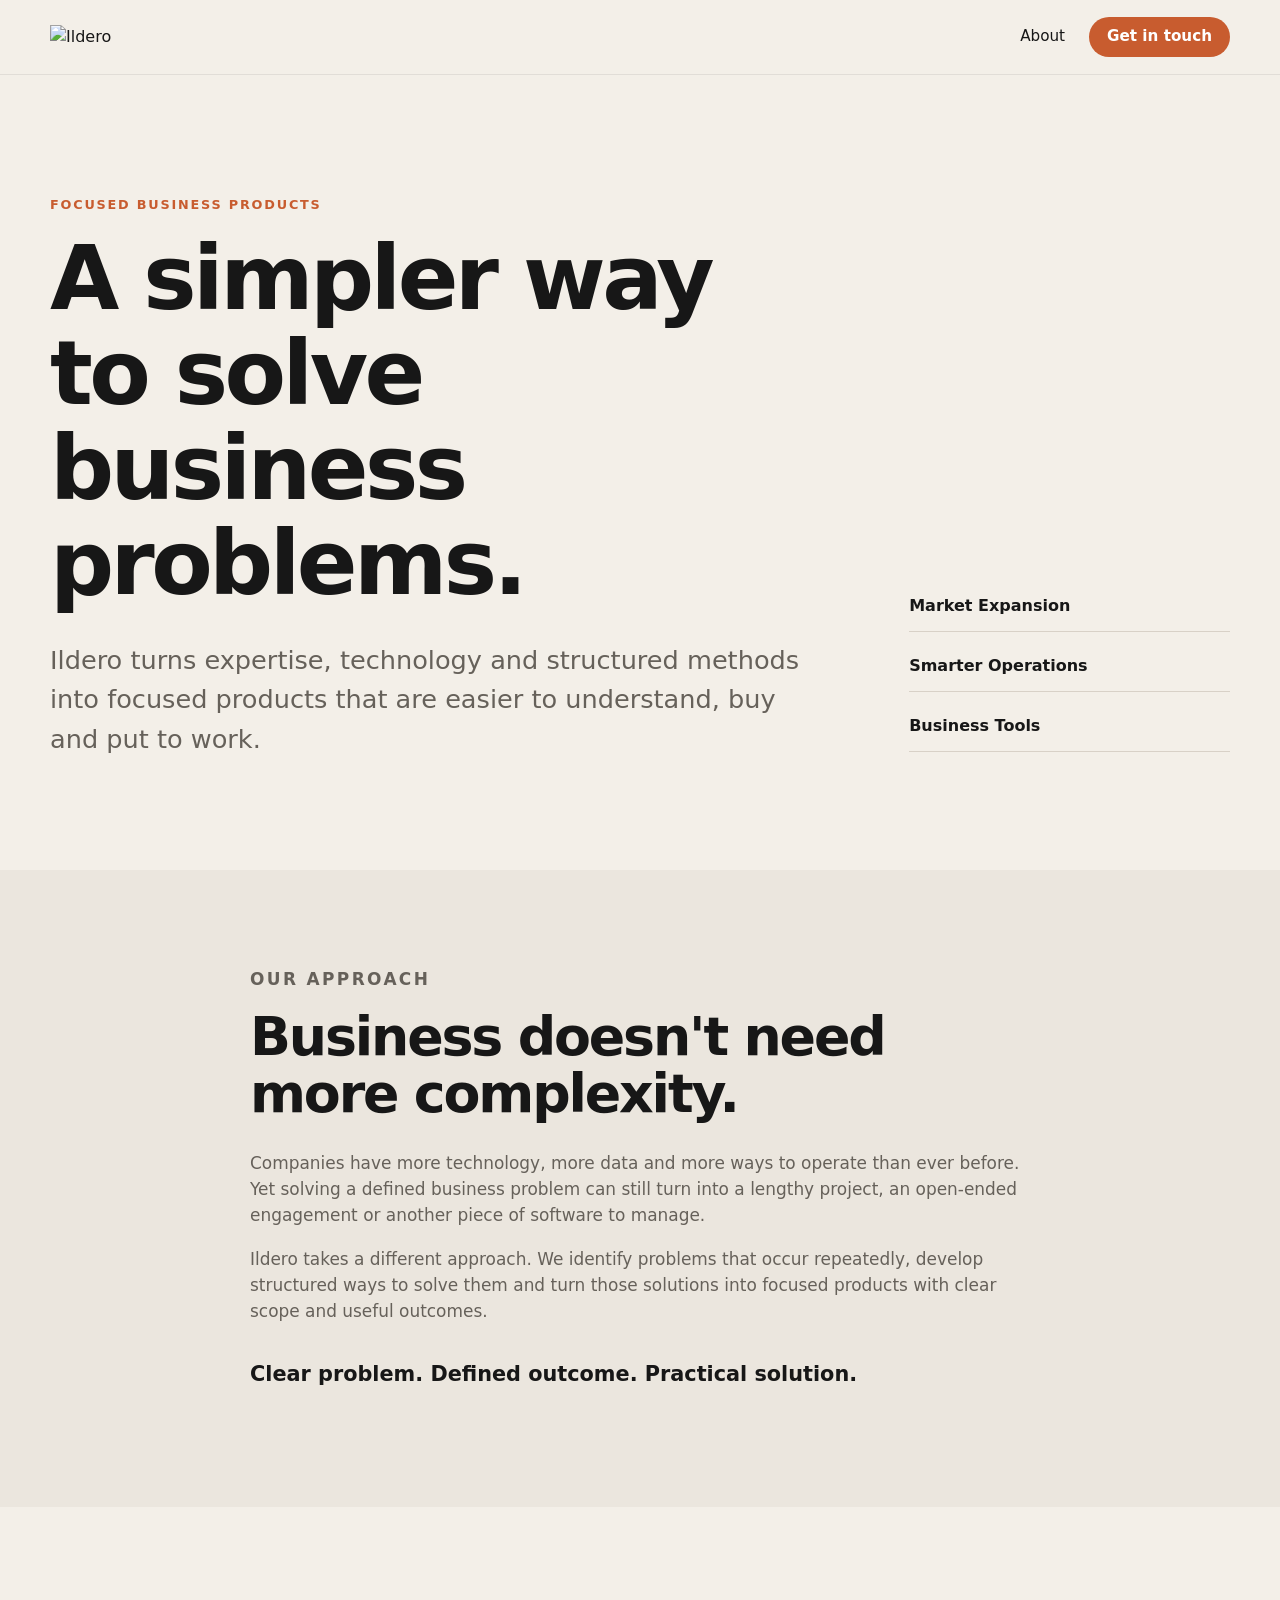
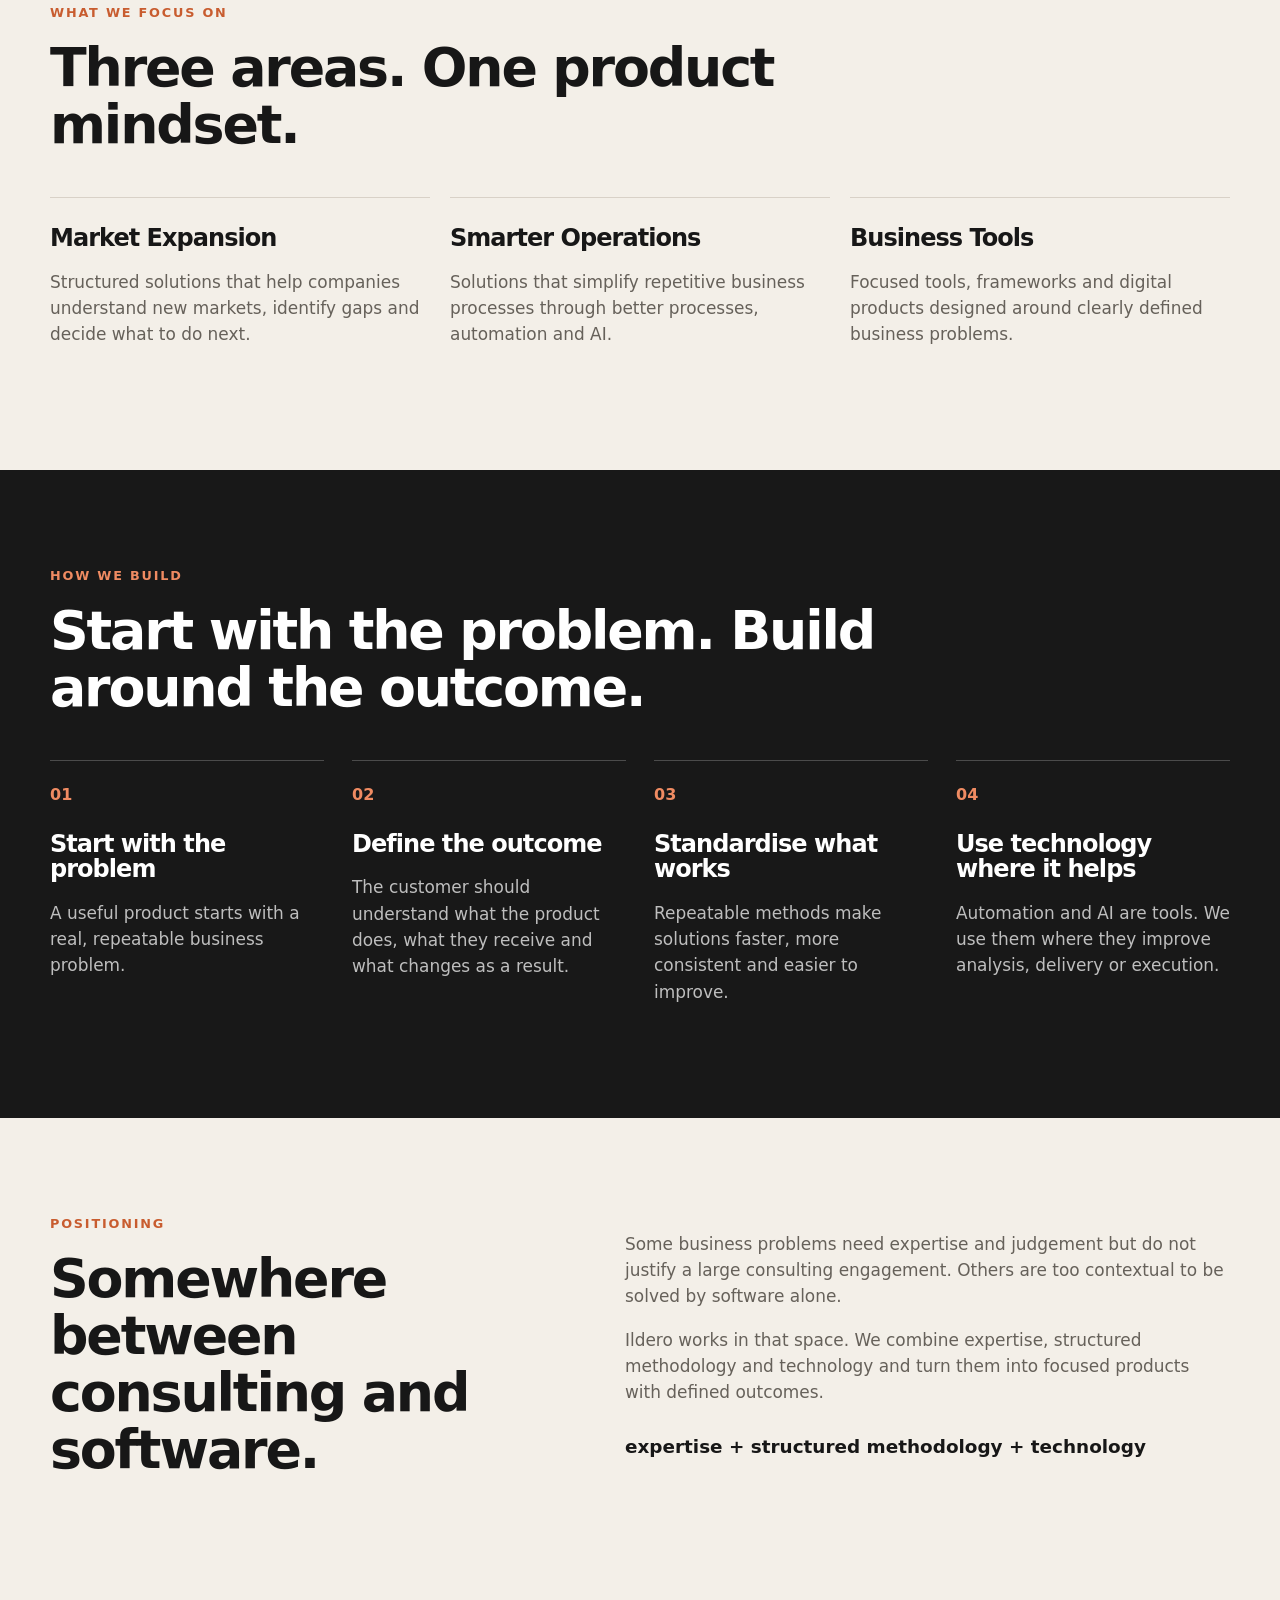
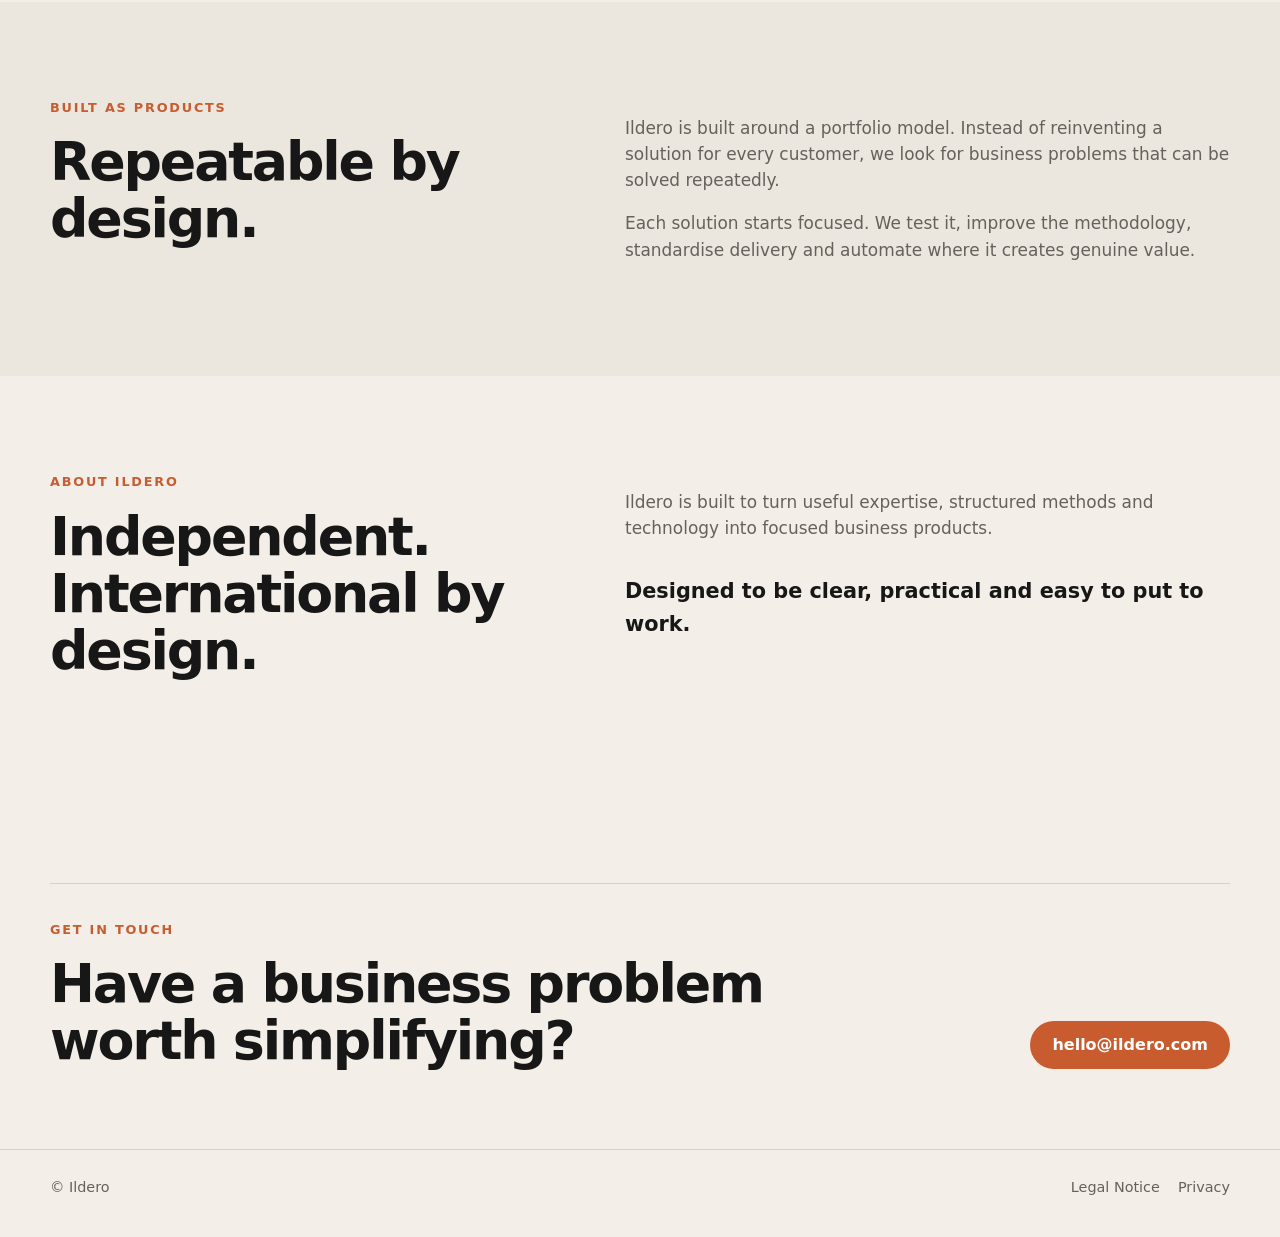
==== public/index.html @ 028712eb "Apply Ildero brand system to homepage structure" ====
<!doctype html>
<html lang="en">
<head>
  <meta charset="utf-8">
  <meta name="viewport" content="width=device-width, initial-scale=1">
  <title>Ildero — A simpler way to solve business problems</title>
  <meta name="description" content="Ildero turns expertise, technology and structured methods into focused products that are easier to understand, buy and put to work.">
  <link rel="icon" href="/favicon.svg" type="image/svg+xml">
  <link rel="stylesheet" href="/styles.css">
</head>
<body>
  <header class="site-header">
    <div class="container nav-wrap">
      <a class="brand" href="#top" aria-label="Ildero home">
        <img src="/ildero-logo-primary.svg" alt="Ildero" class="brand-logo">
      </a>
      <nav class="nav" aria-label="Primary navigation">
        <a href="#about">About</a>
        <a class="button button-small" href="mailto:hello@ildero.com">Get in touch</a>
      </nav>
    </div>
  </header>

  <main id="top">
    <section class="hero section">
      <div class="container hero-grid">
        <div>
          <p class="eyebrow">Focused business products</p>
          <h1>A simpler way to solve business problems.</h1>
          <p class="lead">Ildero turns expertise, technology and structured methods into focused products that are easier to understand, buy and put to work.</p>
        </div>
        <div class="hero-aside" aria-label="Ildero focus areas">
          <span>Market Expansion</span>
          <span>Smarter Operations</span>
          <span>Business Tools</span>
        </div>
      </div>
    </section>

    <section class="section section-muted">
      <div class="container narrow">
        <p class="eyebrow">Our approach</p>
        <h2>Business doesn't need more complexity.</h2>
        <p>Companies have more technology, more data and more ways to operate than ever before. Yet solving a defined business problem can still turn into a lengthy project, an open-ended engagement or another piece of software to manage.</p>
        <p>Ildero takes a different approach. We identify problems that occur repeatedly, develop structured ways to solve them and turn those solutions into focused products with clear scope and useful outcomes.</p>
        <p class="statement">Clear problem. Defined outcome. Practical solution.</p>
      </div>
    </section>

    <section class="section" id="focus">
      <div class="container">
        <div class="section-head">
          <p class="eyebrow">What we focus on</p>
          <h2>Three areas. One product mindset.</h2>
        </div>
        <div class="card-grid">
          <article class="card"><h3>Market Expansion</h3><p>Structured solutions that help companies understand new markets, identify gaps and decide what to do next.</p></article>
          <article class="card"><h3>Smarter Operations</h3><p>Solutions that simplify repetitive business processes through better processes, automation and AI.</p></article>
          <article class="card"><h3>Business Tools</h3><p>Focused tools, frameworks and digital products designed around clearly defined business problems.</p></article>
        </div>
      </div>
    </section>

    <section class="section section-dark">
      <div class="container">
        <div class="section-head light">
          <p class="eyebrow">How we build</p>
          <h2>Start with the problem. Build around the outcome.</h2>
        </div>
        <div class="steps-grid">
          <div class="step"><span>01</span><h3>Start with the problem</h3><p>A useful product starts with a real, repeatable business problem.</p></div>
          <div class="step"><span>02</span><h3>Define the outcome</h3><p>The customer should understand what the product does, what they receive and what changes as a result.</p></div>
          <div class="step"><span>03</span><h3>Standardise what works</h3><p>Repeatable methods make solutions faster, more consistent and easier to improve.</p></div>
          <div class="step"><span>04</span><h3>Use technology where it helps</h3><p>Automation and AI are tools. We use them where they improve analysis, delivery or execution.</p></div>
        </div>
      </div>
    </section>

    <section class="section">
      <div class="container split-grid">
        <div><p class="eyebrow">Positioning</p><h2>Somewhere between consulting and software.</h2></div>
        <div class="prose">
          <p>Some business problems need expertise and judgement but do not justify a large consulting engagement. Others are too contextual to be solved by software alone.</p>
          <p>Ildero works in that space. We combine expertise, structured methodology and technology and turn them into focused products with defined outcomes.</p>
          <p class="formula">expertise + structured methodology + technology</p>
        </div>
      </div>
    </section>

    <section class="section section-muted">
      <div class="container split-grid">
        <div><p class="eyebrow">Built as products</p><h2>Repeatable by design.</h2></div>
        <div class="prose">
          <p>Ildero is built around a portfolio model. Instead of reinventing a solution for every customer, we look for business problems that can be solved repeatedly.</p>
          <p>Each solution starts focused. We test it, improve the methodology, standardise delivery and automate where it creates genuine value.</p>
        </div>
      </div>
    </section>

    <section class="section" id="about">
      <div class="container split-grid">
        <div><p class="eyebrow">About Ildero</p><h2>Independent. International by design.</h2></div>
        <div class="prose">
          <p>Ildero is built to turn useful expertise, structured methods and technology into focused business products.</p>
          <p class="statement">Designed to be clear, practical and easy to put to work.</p>
        </div>
      </div>
    </section>

    <section class="section cta-section">
      <div class="container cta-wrap">
        <div><p class="eyebrow">Get in touch</p><h2>Have a business problem worth simplifying?</h2></div>
        <a class="button" href="mailto:hello@ildero.com">hello@ildero.com</a>
      </div>
    </section>
  </main>

  <footer class="site-footer">
    <div class="container footer-wrap">
      <span>© Ildero</span>
      <div class="footer-links"><a href="/legal/">Legal Notice</a><a href="/privacy/">Privacy</a></div>
    </div>
  </footer>
</body>
</html>
---- styles.css ----
:root {
  --bg: #f3efe8;
  --surface: #ebe6de;
  --text: #171717;
  --muted: #66615a;
  --line: #d8d1c7;
  --accent: #c85c2f;
  --dark: #181818;
  --white: #fff;
  --max: 1180px;
}

* { box-sizing: border-box; }
html { scroll-behavior: smooth; }
body {
  margin: 0;
  font-family: Inter, ui-sans-serif, system-ui, -apple-system, BlinkMacSystemFont, "Segoe UI", sans-serif;
  color: var(--text);
  background: var(--bg);
  line-height: 1.55;
  -webkit-font-smoothing: antialiased;
}

a { color: inherit; text-decoration: none; }
.container { width: min(calc(100% - 40px), var(--max)); margin: 0 auto; }
.narrow { max-width: 780px; }
.section { padding: 96px 0; }
.section-muted { background: var(--surface); }
.section-dark { background: var(--dark); color: var(--white); }

.site-header {
  position: sticky;
  top: 0;
  z-index: 20;
  background: color-mix(in srgb, var(--bg) 90%, transparent);
  backdrop-filter: blur(12px);
  border-bottom: 1px solid rgba(23,23,23,.08);
}
.nav-wrap { min-height: 74px; display: flex; align-items: center; justify-content: space-between; gap: 20px; }
.wordmark { font-weight: 800; font-size: 1.5rem; letter-spacing: -0.04em; }
.nav { display: flex; align-items: center; gap: 24px; font-size: .95rem; }

.button {
  display: inline-flex;
  align-items: center;
  justify-content: center;
  min-height: 48px;
  padding: 0 22px;
  background: var(--accent);
  color: #fff;
  border-radius: 999px;
  font-weight: 700;
  transition: transform .15s ease, opacity .15s ease;
}
.button:hover { transform: translateY(-1px); opacity: .94; }
.button-small { min-height: 40px; padding: 0 18px; }

.hero { padding-top: 120px; padding-bottom: 110px; }
.hero-grid { display: grid; grid-template-columns: minmax(0, 1.7fr) minmax(260px, .7fr); gap: 80px; align-items: end; }
.eyebrow { margin: 0 0 16px; font-size: .8rem; text-transform: uppercase; letter-spacing: .14em; font-weight: 800; color: var(--accent); }
h1, h2, h3 { margin-top: 0; line-height: 1.06; letter-spacing: -0.04em; }
h1 { font-size: clamp(3.2rem, 7vw, 6.8rem); max-width: 980px; margin-bottom: 30px; }
h2 { font-size: clamp(2.25rem, 4.2vw, 4.25rem); max-width: 900px; margin-bottom: 28px; }
h3 { font-size: 1.5rem; margin-bottom: 14px; }
.lead { max-width: 790px; font-size: clamp(1.2rem, 2vw, 1.6rem); color: var(--muted); margin: 0; }
.hero-aside { display: grid; gap: 10px; padding-bottom: 8px; font-weight: 700; }
.hero-aside span { padding: 12px 0; border-bottom: 1px solid var(--line); }

.section-head { margin-bottom: 44px; }
.section-head.light .eyebrow { color: #ef8b62; }
.card-grid { display: grid; grid-template-columns: repeat(3, 1fr); gap: 20px; }
.card { border-top: 1px solid var(--line); padding: 28px 0 10px; }
.card p, .prose p, .narrow p, .step p { color: var(--muted); font-size: 1.06rem; }
.statement { font-size: 1.3rem !important; font-weight: 700; color: var(--text) !important; margin-top: 34px; }

.steps-grid { display: grid; grid-template-columns: repeat(4, 1fr); gap: 28px; }
.step { border-top: 1px solid rgba(255,255,255,.22); padding-top: 22px; }
.step span { display: block; color: #ef8b62; margin-bottom: 24px; font-weight: 700; }
.step p { color: #bebebe; }

.split-grid { display: grid; grid-template-columns: .9fr 1.1fr; gap: 80px; align-items: start; }
.prose { max-width: 720px; }
.formula { margin-top: 28px; font-size: 1.15rem !important; font-weight: 800; color: var(--text) !important; }

.cta-section { padding-top: 80px; padding-bottom: 80px; }
.cta-wrap { border-top: 1px solid var(--line); padding-top: 36px; display: flex; align-items: end; justify-content: space-between; gap: 30px; }
.cta-wrap h2 { margin-bottom: 0; max-width: 760px; }

.site-footer { border-top: 1px solid var(--line); padding: 26px 0 38px; font-size: .9rem; color: var(--muted); }
.footer-wrap { display: flex; justify-content: space-between; gap: 20px; }
.footer-links { display: flex; gap: 18px; }

@media (max-width: 900px) {
  .hero-grid, .split-grid { grid-template-columns: 1fr; gap: 40px; }
  .card-grid { grid-template-columns: 1fr; }
  .steps-grid { grid-template-columns: repeat(2, 1fr); }
  .hero { padding-top: 90px; }
}

@media (max-width: 620px) {
  .container { width: min(calc(100% - 28px), var(--max)); }
  .section { padding: 70px 0; }
  .nav a:not(.button) { display: none; }
  .steps-grid { grid-template-columns: 1fr; }
  .cta-wrap, .footer-wrap { flex-direction: column; align-items: flex-start; }
  h1 { font-size: clamp(2.8rem, 16vw, 4.5rem); }
}
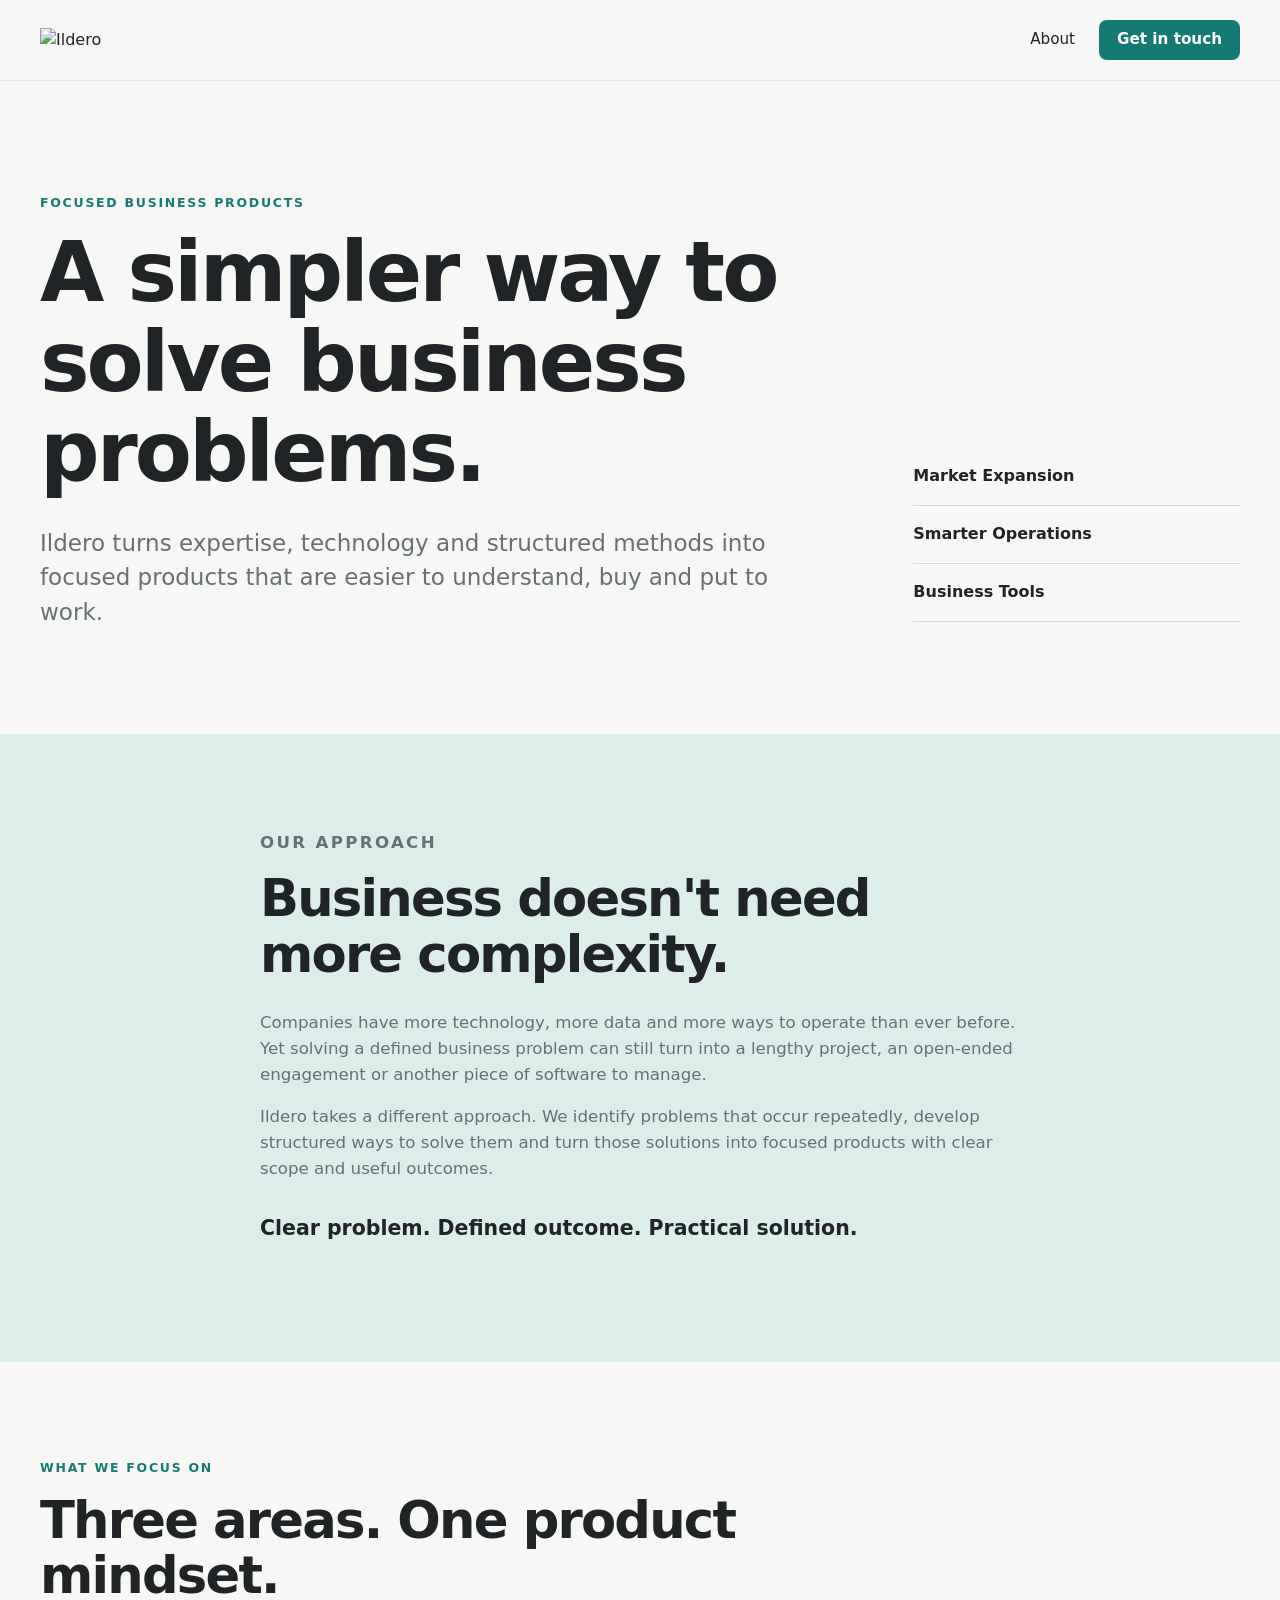
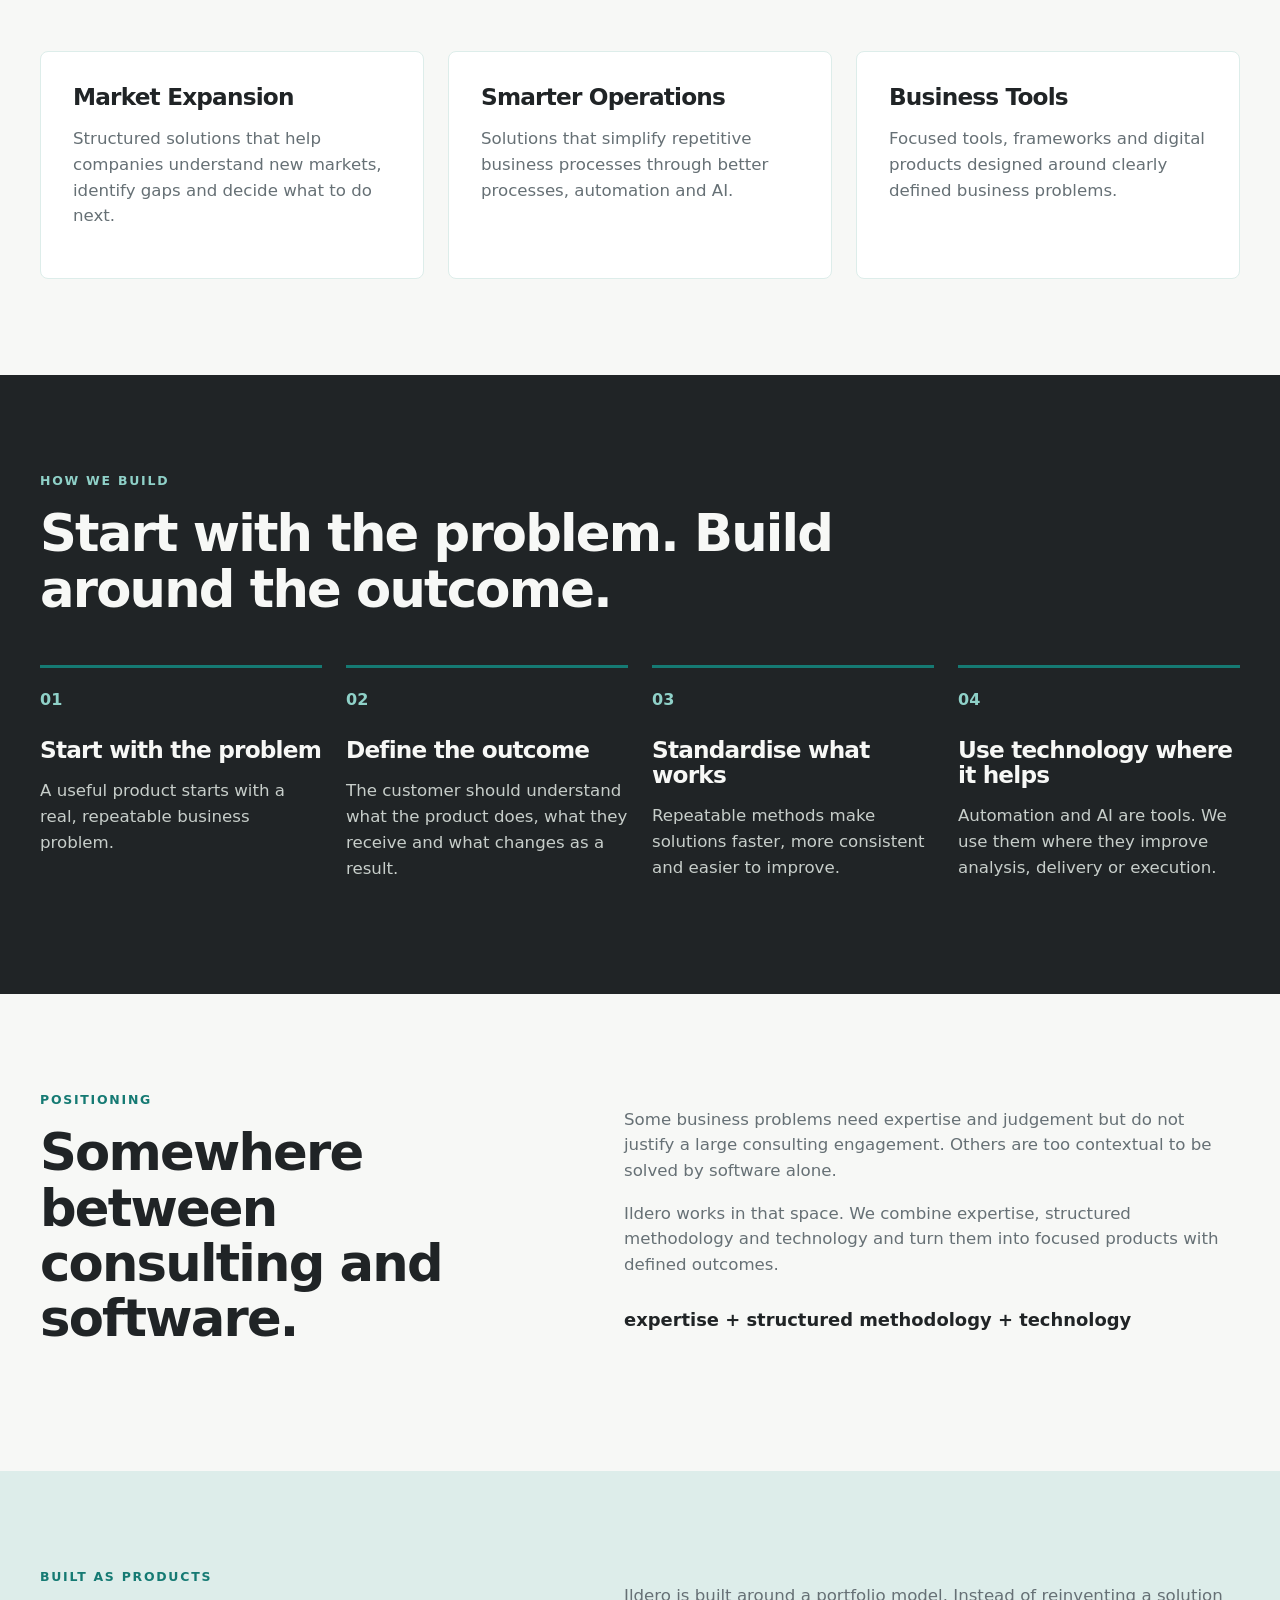
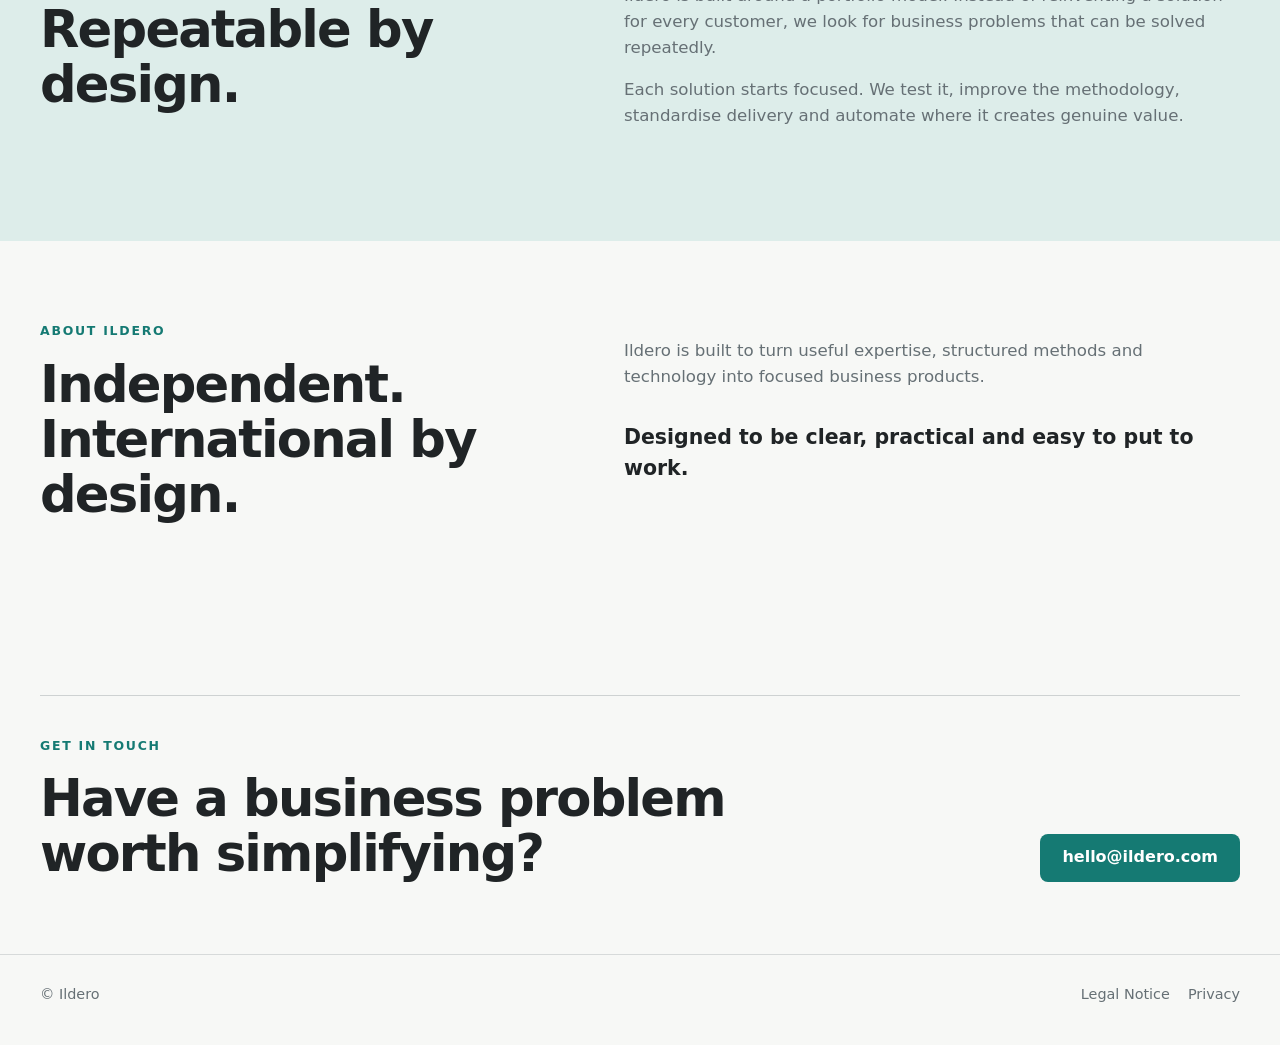
==== commit 287a8cb3: "Confirm branded homepage header asset" ====
--- a/public/index.html
+++ b/public/index.html
@@ -6,14 +6,12 @@
   <title>Ildero — A simpler way to solve business problems</title>
   <meta name="description" content="Ildero turns expertise, technology and structured methods into focused products that are easier to understand, buy and put to work.">
   <link rel="icon" href="/favicon.svg" type="image/svg+xml">
-  <link rel="stylesheet" href="/styles.css">
+  <link rel="stylesheet" href="styles.css">
 </head>
 <body>
   <header class="site-header">
     <div class="container nav-wrap">
-      <a class="brand" href="#top" aria-label="Ildero home">
-        <img src="/ildero-logo-primary.svg" alt="Ildero" class="brand-logo">
-      </a>
+      <a class="brand" href="#top" aria-label="Ildero home"><img class="brand-logo" src="/ildero-logo-primary.svg" alt="Ildero"></a>
       <nav class="nav" aria-label="Primary navigation">
         <a href="#about">About</a>
         <a class="button button-small" href="mailto:hello@ildero.com">Get in touch</a>
--- a/public/styles.css
+++ b/public/styles.css
@@ -0,0 +1,168 @@
+@font-face {
+  font-family: "Manrope";
+  src: url("/fonts/Manrope-VariableFont_wght.woff2") format("woff2");
+  font-style: normal;
+  font-weight: 200 800;
+  font-display: swap;
+}
+
+:root {
+  --bg: #F7F8F6;
+  --surface: #FFFFFF;
+  --surface-soft: #DDEDEA;
+  --text: #202426;
+  --muted: #667075;
+  --line: #DDEDEA;
+  --accent: #157A73;
+  --dark: #202426;
+  --white: #F7F8F6;
+  --max: 1200px;
+  --radius: 8px;
+}
+
+* { box-sizing: border-box; }
+html { scroll-behavior: smooth; }
+body {
+  margin: 0;
+  font-family: Manrope, "Avenir Next", "Segoe UI", ui-sans-serif, system-ui, -apple-system, BlinkMacSystemFont, sans-serif;
+  color: var(--text);
+  background: var(--bg);
+  line-height: 1.55;
+  -webkit-font-smoothing: antialiased;
+}
+
+a { color: inherit; text-decoration: none; }
+.container { width: min(calc(100% - 48px), var(--max)); margin: 0 auto; }
+.narrow { max-width: 760px; }
+.section { padding: 96px 0; }
+.section-muted { background: var(--surface-soft); }
+.section-dark { background: var(--dark); color: var(--white); }
+
+.site-header {
+  position: sticky;
+  top: 0;
+  z-index: 20;
+  background: color-mix(in srgb, var(--bg) 94%, transparent);
+  backdrop-filter: blur(12px);
+  border-bottom: 1px solid rgba(32,36,38,.08);
+}
+.nav-wrap {
+  min-height: 80px;
+  display: flex;
+  align-items: center;
+  justify-content: space-between;
+  gap: 24px;
+}
+.brand { display: inline-flex; align-items: center; }
+.brand-logo { display: block; width: 168px; height: auto; }
+.nav { display: flex; align-items: center; gap: 24px; font-size: .95rem; font-weight: 500; }
+
+.button {
+  display: inline-flex;
+  align-items: center;
+  justify-content: center;
+  min-height: 48px;
+  padding: 0 22px;
+  background: var(--accent);
+  color: #fff;
+  border-radius: 8px;
+  font-weight: 600;
+  transition: transform .15s ease, opacity .15s ease;
+}
+.button:hover { transform: translateY(-1px); opacity: .94; }
+.button-small { min-height: 40px; padding: 0 18px; }
+
+.hero { padding-top: 112px; padding-bottom: 104px; }
+.hero-grid {
+  display: grid;
+  grid-template-columns: minmax(0, 1.7fr) minmax(260px, .7fr);
+  gap: 80px;
+  align-items: end;
+}
+.eyebrow {
+  margin: 0 0 16px;
+  font-size: .78rem;
+  text-transform: uppercase;
+  letter-spacing: .14em;
+  font-weight: 600;
+  color: var(--accent);
+}
+h1, h2, h3 {
+  margin-top: 0;
+  color: var(--text);
+  line-height: 1.08;
+  letter-spacing: -0.035em;
+}
+h1 { font-size: clamp(3.1rem, 6.5vw, 6.25rem); max-width: 980px; margin-bottom: 28px; font-weight: 700; }
+h2 { font-size: clamp(2.15rem, 4vw, 4rem); max-width: 900px; margin-bottom: 28px; font-weight: 600; }
+h3 { font-size: 1.45rem; margin-bottom: 12px; font-weight: 600; }
+.lead { max-width: 760px; font-size: clamp(1.16rem, 1.8vw, 1.48rem); line-height: 1.5; color: var(--muted); margin: 0; }
+.hero-aside { display: grid; gap: 0; padding-bottom: 8px; font-weight: 600; }
+.hero-aside span { padding: 16px 0; border-bottom: 1px solid rgba(102,112,117,.24); }
+
+.section-head { margin-bottom: 48px; }
+.section-head.light h2 { color: var(--white); }
+.section-head.light .eyebrow { color: #8FD1C8; }
+
+.card-grid { display: grid; grid-template-columns: repeat(3, 1fr); gap: 24px; }
+.card {
+  background: var(--surface);
+  border: 1px solid var(--line);
+  border-radius: var(--radius);
+  padding: 32px;
+  min-height: 220px;
+}
+.card p, .prose p, .narrow p, .step p { color: var(--muted); font-size: 1.04rem; }
+.statement { font-size: 1.28rem !important; font-weight: 600; color: var(--text) !important; margin-top: 32px; }
+
+.steps-grid { display: grid; grid-template-columns: repeat(4, 1fr); gap: 24px; }
+.step {
+  border-top: 3px solid var(--accent);
+  padding-top: 20px;
+}
+.step span { display: block; color: #8FD1C8; margin-bottom: 24px; font-weight: 600; }
+.step h3 { color: var(--white); }
+.step p { color: #C7CECA; }
+
+.split-grid { display: grid; grid-template-columns: .9fr 1.1fr; gap: 80px; align-items: start; }
+.prose { max-width: 720px; }
+.formula { margin-top: 28px; font-size: 1.12rem !important; font-weight: 600; color: var(--text) !important; }
+
+#about { padding-top: 80px; padding-bottom: 72px; }
+.cta-section { padding-top: 72px; padding-bottom: 72px; }
+.cta-wrap {
+  border-top: 1px solid rgba(102,112,117,.28);
+  padding-top: 40px;
+  display: flex;
+  align-items: end;
+  justify-content: space-between;
+  gap: 32px;
+}
+.cta-wrap h2 { margin-bottom: 0; max-width: 760px; }
+
+.site-footer {
+  border-top: 1px solid rgba(102,112,117,.22);
+  padding: 28px 0 40px;
+  font-size: .9rem;
+  color: var(--muted);
+}
+.footer-wrap { display: flex; justify-content: space-between; gap: 20px; }
+.footer-links { display: flex; gap: 18px; }
+
+@media (max-width: 900px) {
+  .container { width: min(calc(100% - 40px), var(--max)); }
+  .hero-grid, .split-grid { grid-template-columns: 1fr; gap: 48px; }
+  .card-grid { grid-template-columns: 1fr; }
+  .steps-grid { grid-template-columns: repeat(2, 1fr); }
+  .hero { padding-top: 88px; }
+}
+
+@media (max-width: 620px) {
+  .container { width: min(calc(100% - 40px), var(--max)); }
+  .section { padding: 64px 0; }
+  .brand-logo { width: 142px; }
+  .nav a:not(.button) { display: none; }
+  .steps-grid { grid-template-columns: 1fr; }
+  .cta-wrap, .footer-wrap { flex-direction: column; align-items: flex-start; }
+  h1 { font-size: clamp(2.65rem, 14vw, 4.2rem); }
+}
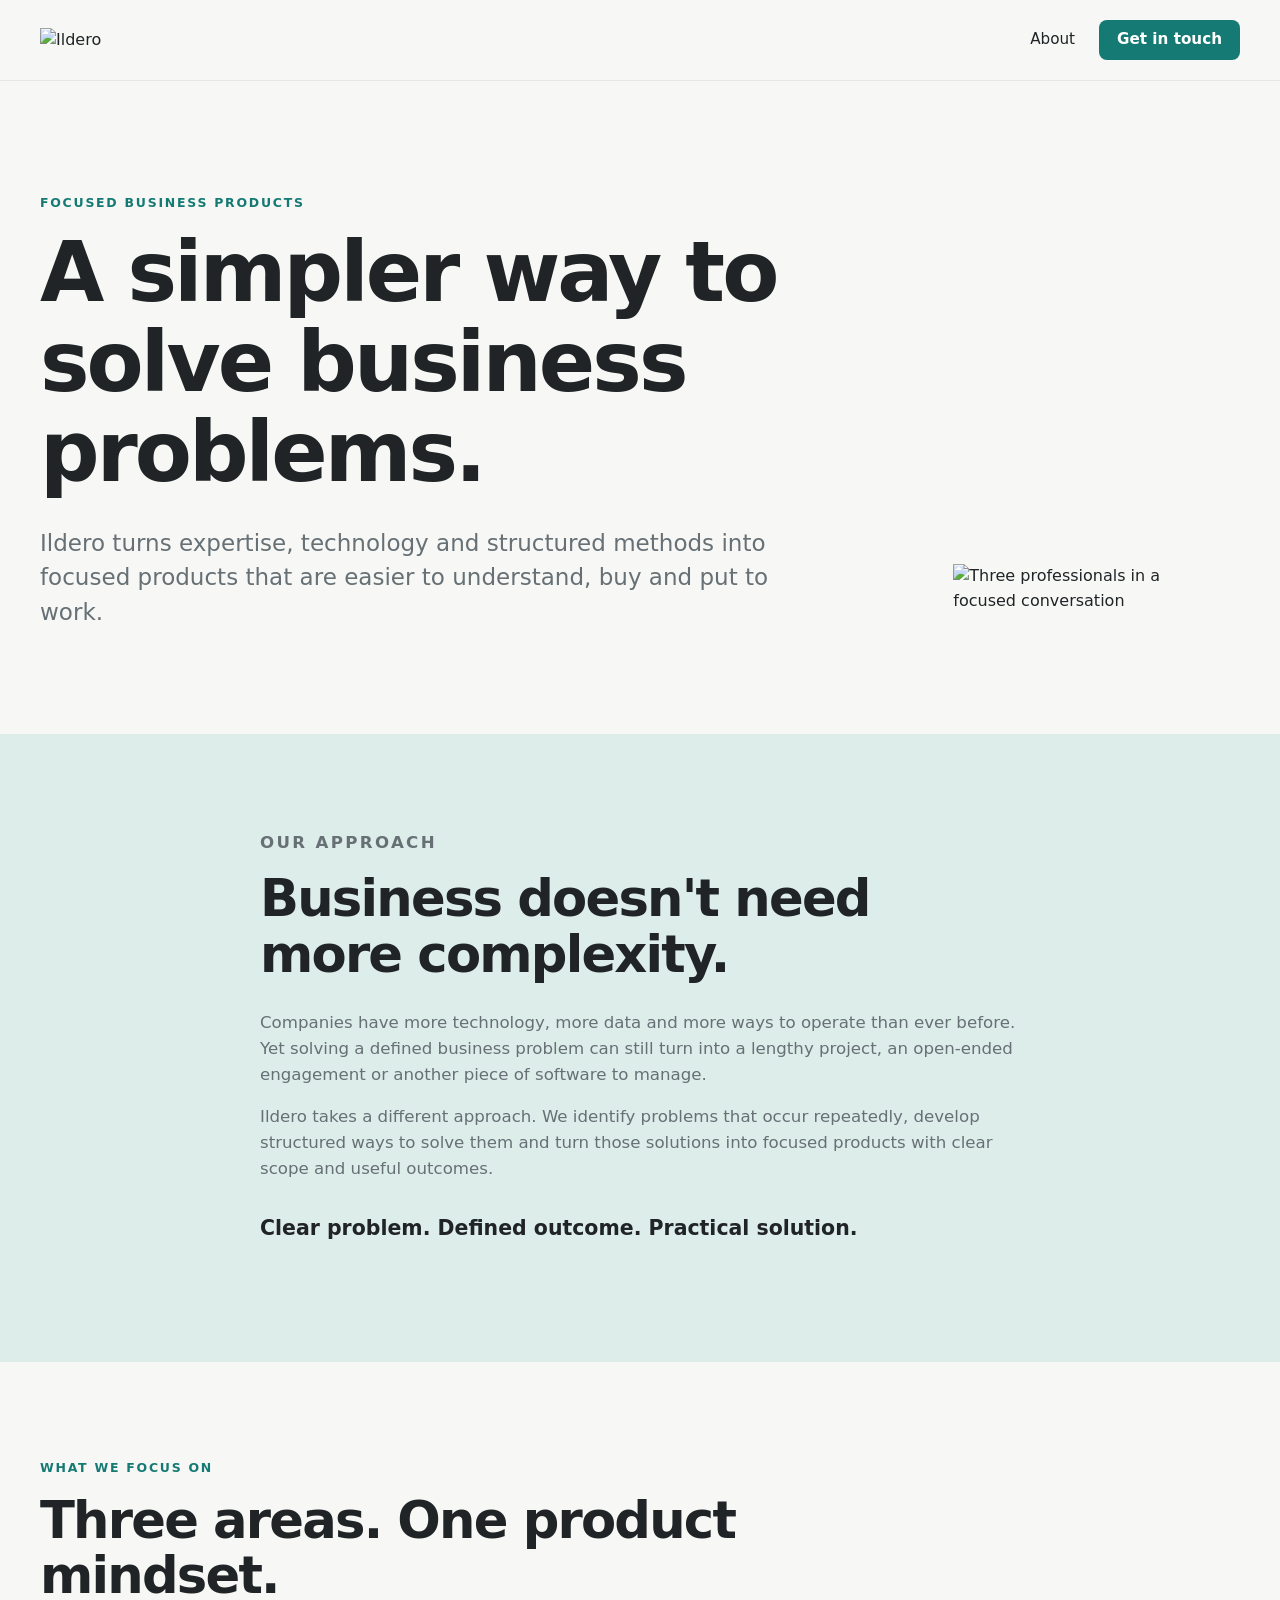
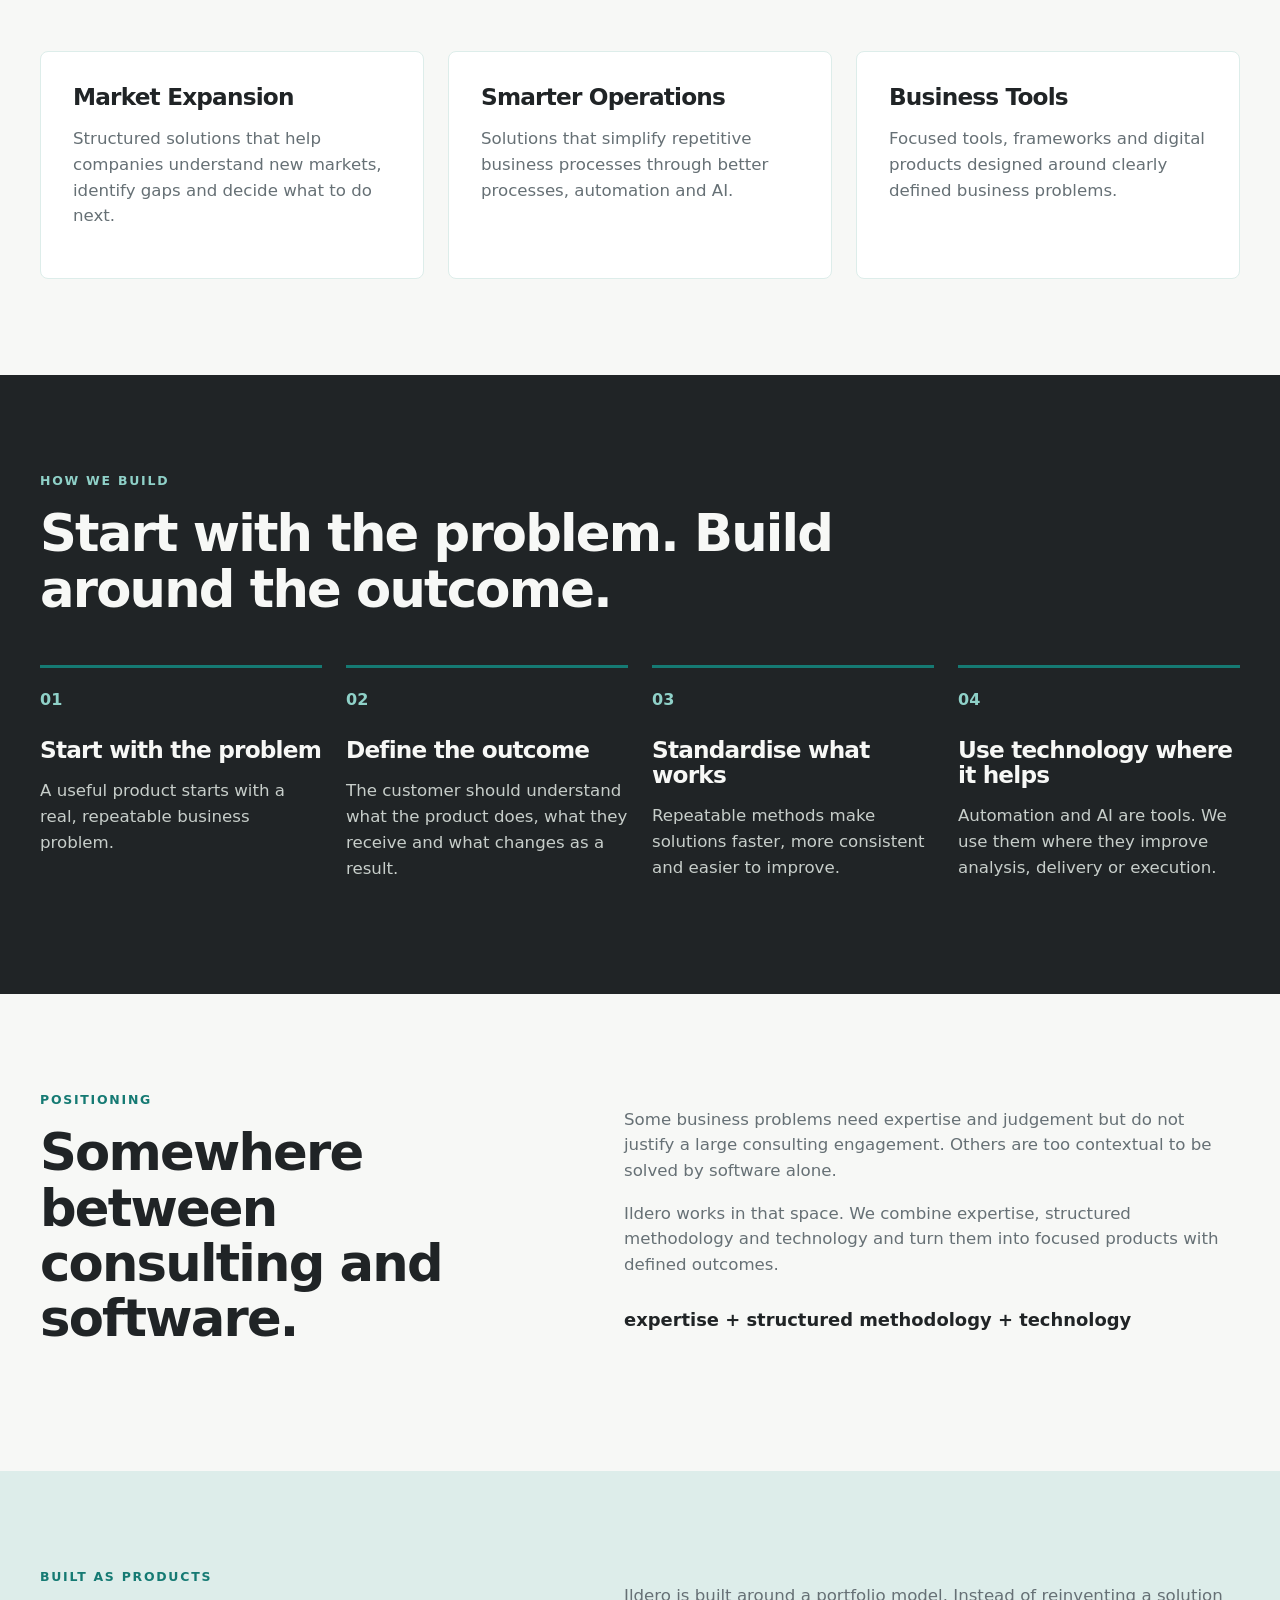
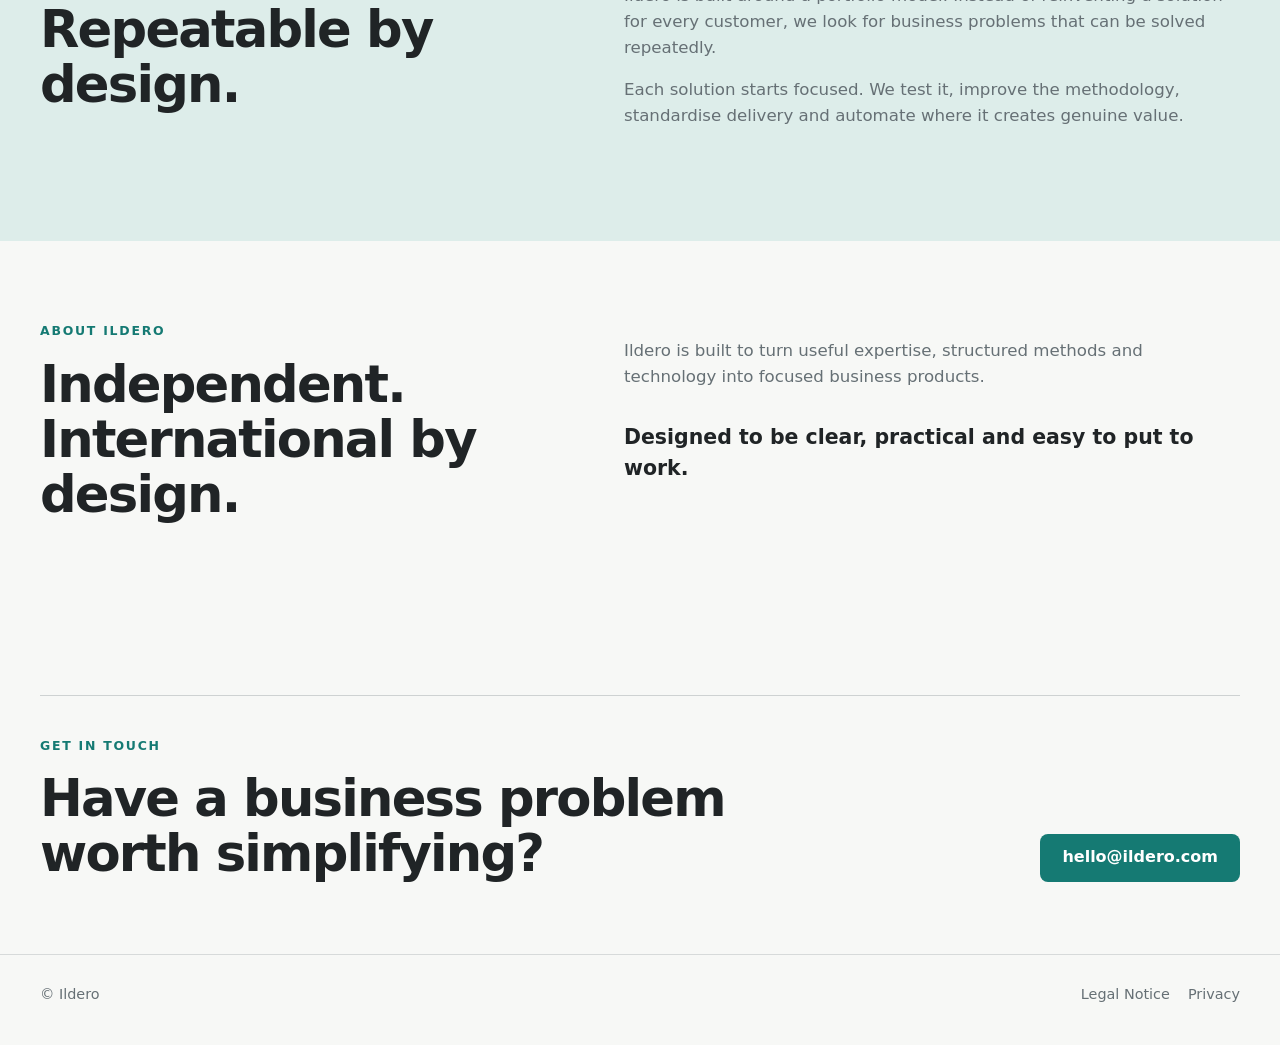
==== commit 40c8f3c0: "Replace hero focus list with human photography" ====
--- a/public/index.html
+++ b/public/index.html
@@ -22,16 +22,14 @@
   <main id="top">
     <section class="hero section">
       <div class="container hero-grid">
-        <div>
+        <div class="hero-copy">
           <p class="eyebrow">Focused business products</p>
           <h1>A simpler way to solve business problems.</h1>
           <p class="lead">Ildero turns expertise, technology and structured methods into focused products that are easier to understand, buy and put to work.</p>
         </div>
-        <div class="hero-aside" aria-label="Ildero focus areas">
-          <span>Market Expansion</span>
-          <span>Smarter Operations</span>
-          <span>Business Tools</span>
-        </div>
+        <figure class="hero-media">
+          <img src="https://images.pexels.com/photos/9064681/pexels-photo-9064681.jpeg?auto=compress&cs=tinysrgb&w=1200" alt="Three professionals in a focused conversation" fetchpriority="high">
+        </figure>
       </div>
     </section>
 
@@ -120,4 +118,4 @@
     </div>
   </footer>
 </body>
-</html>
+</html>
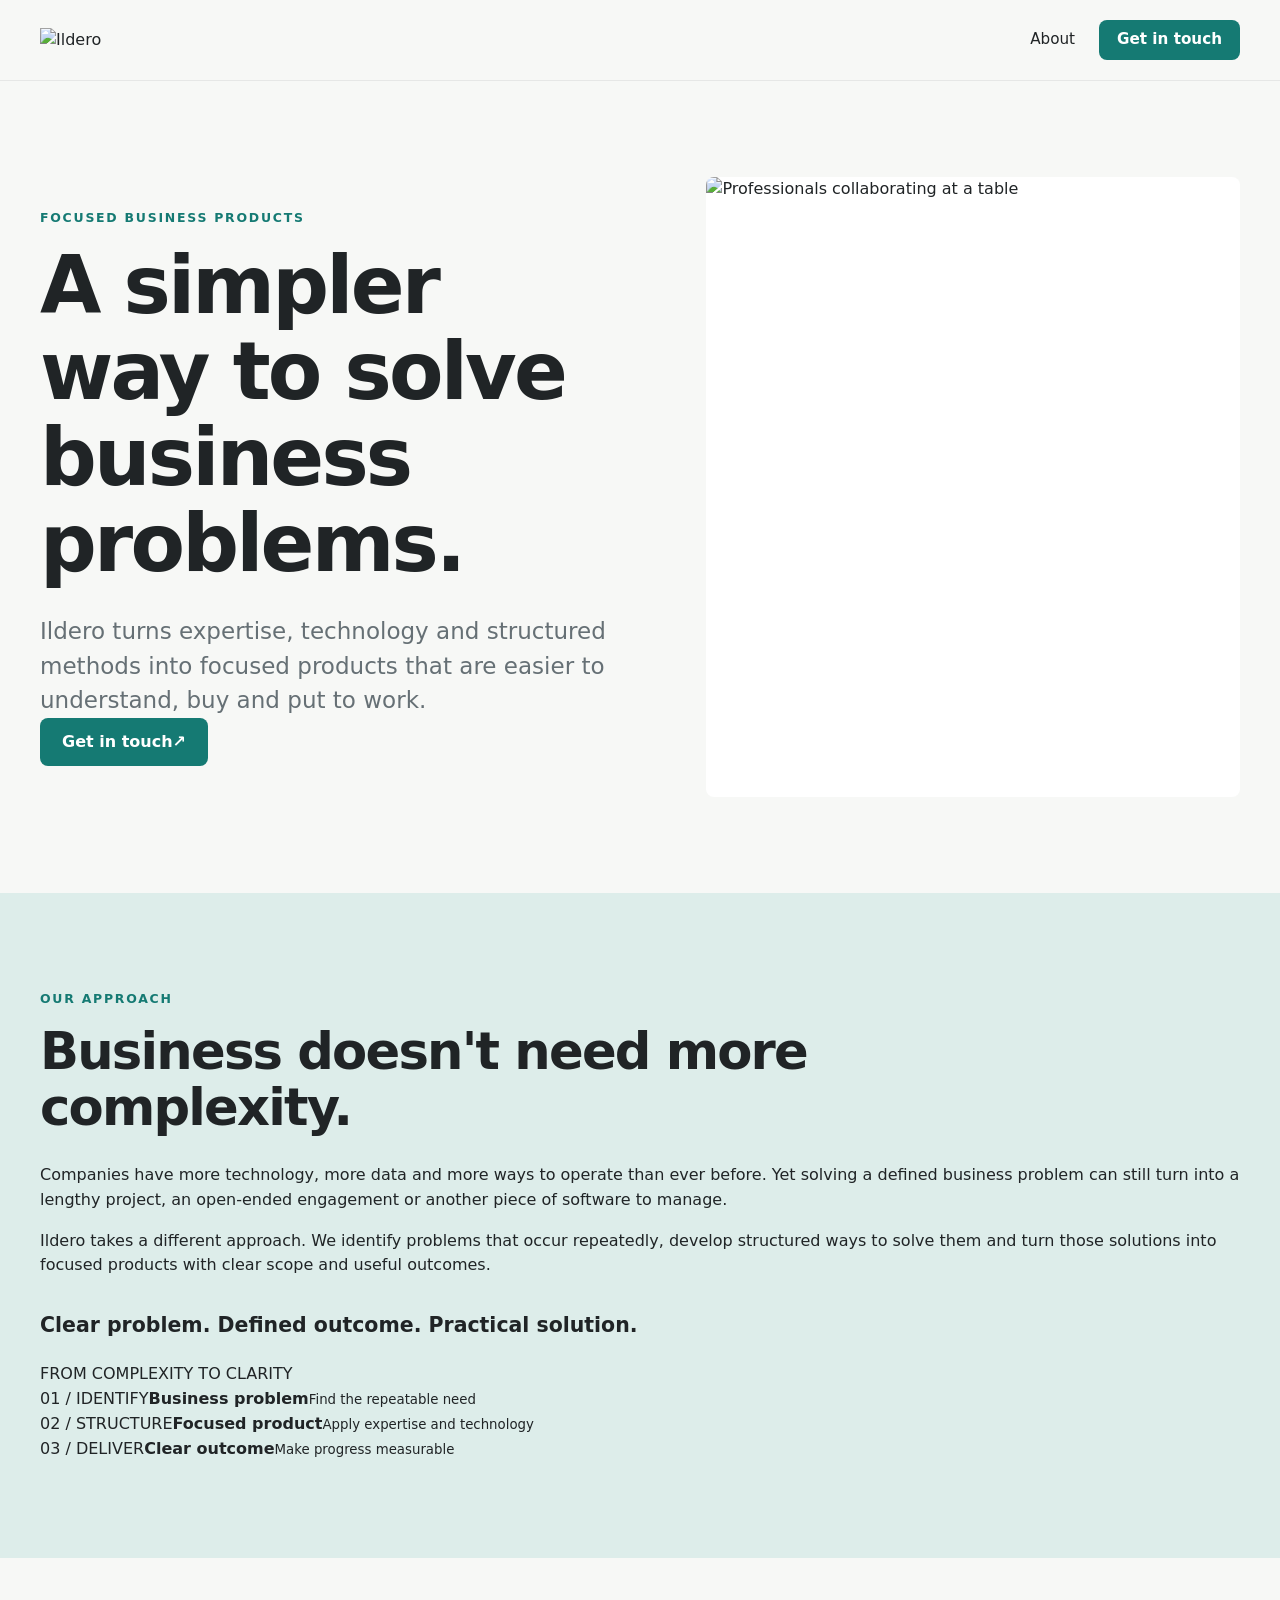
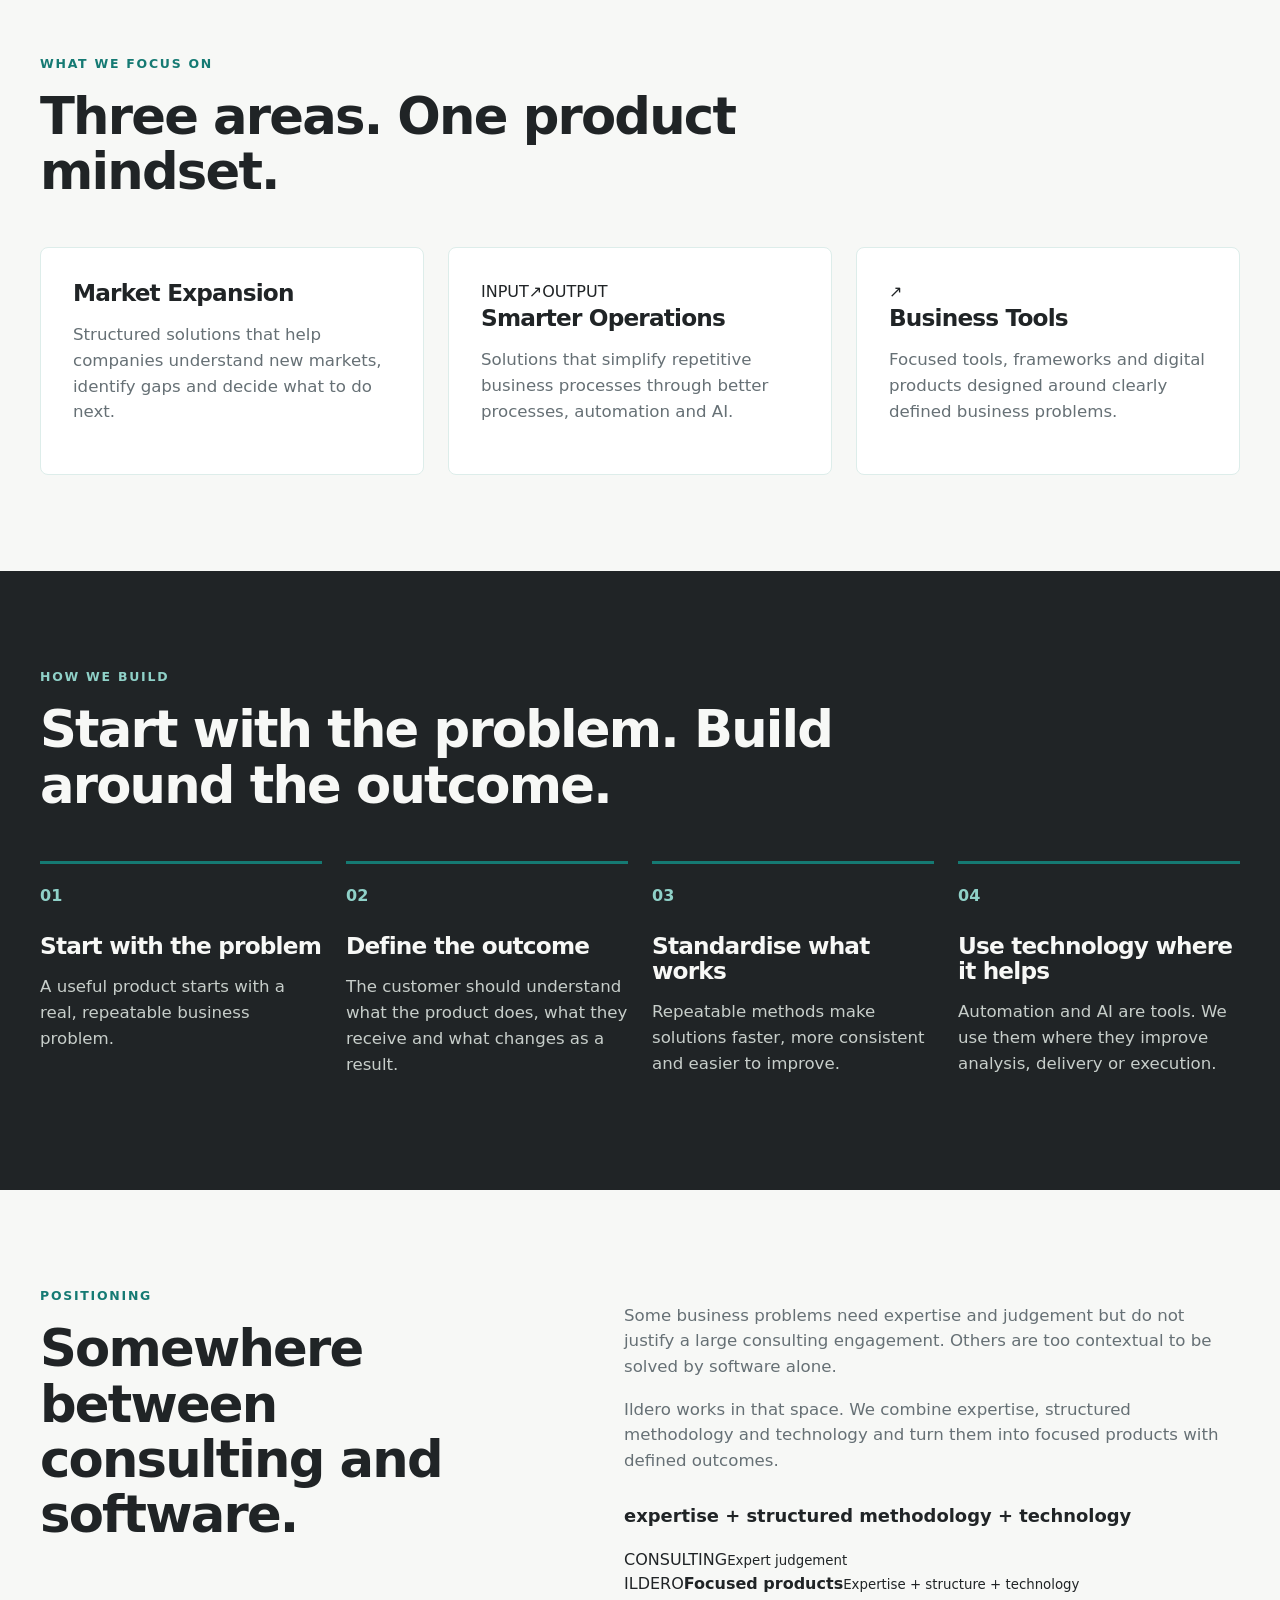
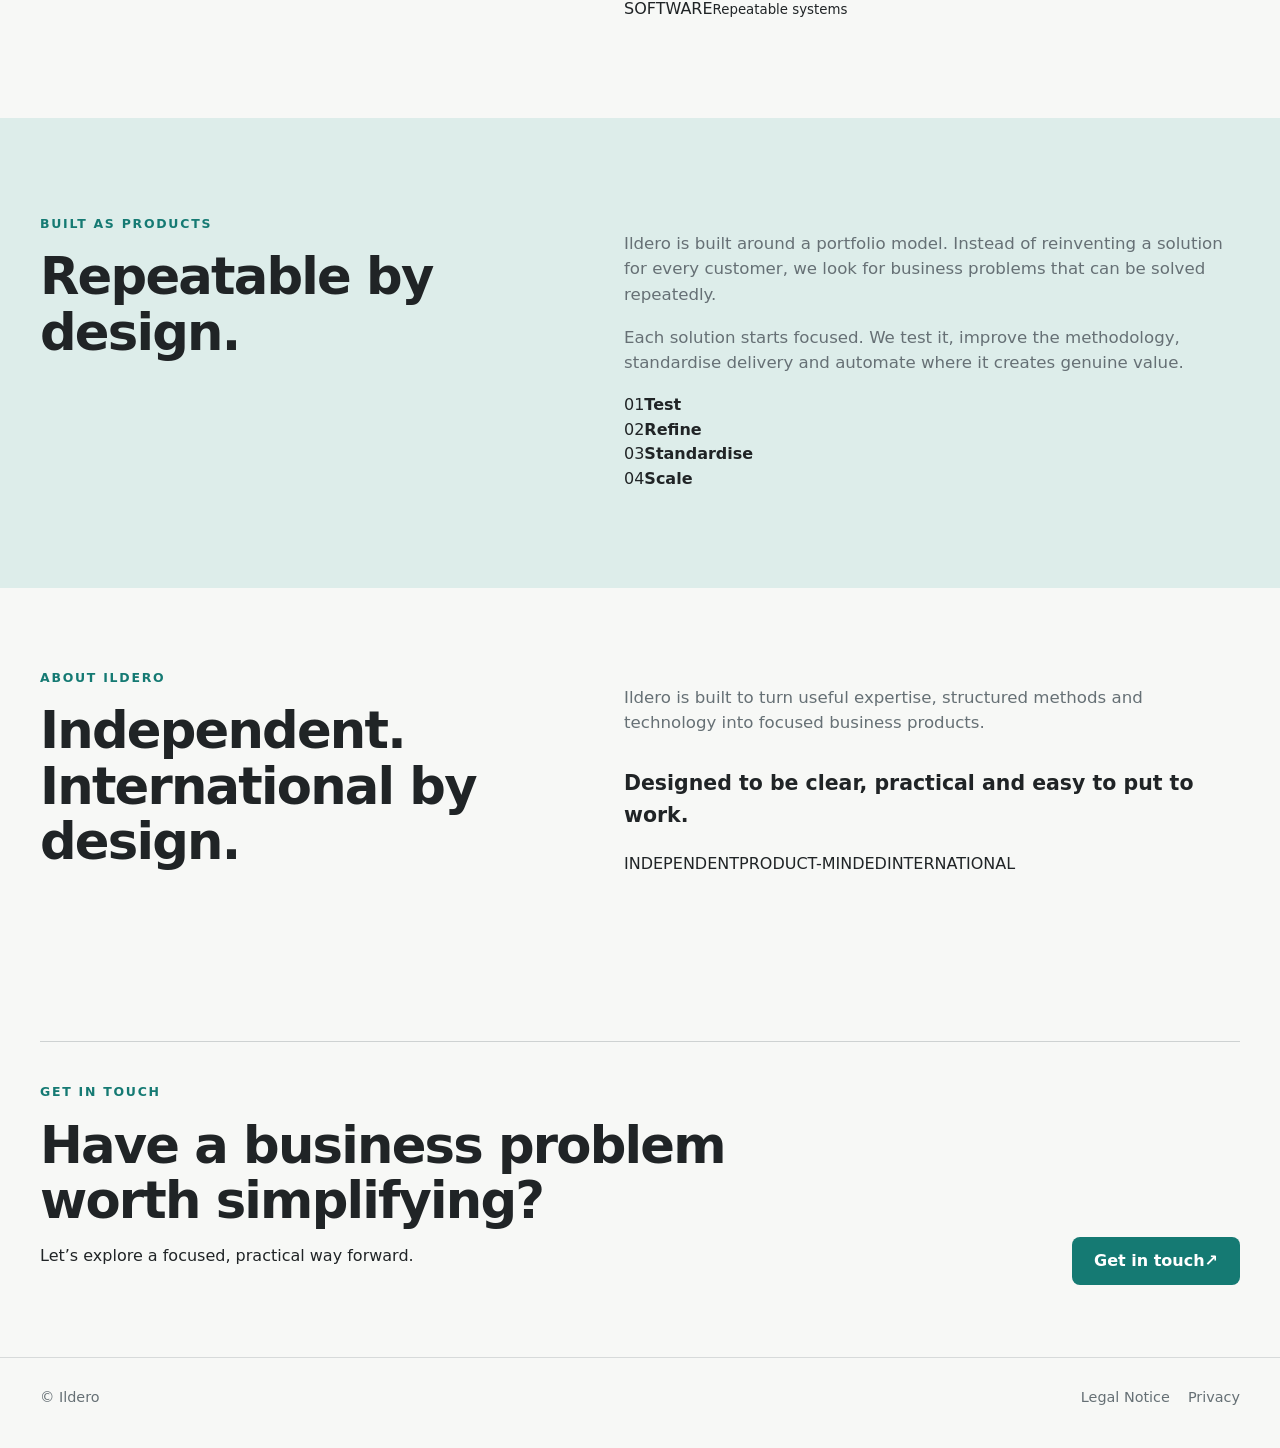
==== commit e2bdf6fd: "Design all homepage sections with visual Ildero product storytelling" ====
--- a/public/index.html
+++ b/public/index.html
@@ -26,20 +26,33 @@
           <p class="eyebrow">Focused business products</p>
           <h1>A simpler way to solve business problems.</h1>
           <p class="lead">Ildero turns expertise, technology and structured methods into focused products that are easier to understand, buy and put to work.</p>
+          <a class="button hero-cta" href="mailto:hello@ildero.com">Get in touch <span aria-hidden="true">↗</span></a>
         </div>
-        <figure class="hero-media">
-          <img src="https://images.pexels.com/photos/9064681/pexels-photo-9064681.jpeg?auto=compress&cs=tinysrgb&w=1200" alt="Three professionals in a focused conversation" fetchpriority="high">
+        <figure class="hero-media visual-frame">
+          <img src="https://images.pexels.com/photos/9064681/pexels-photo-9064681.jpeg?auto=compress&amp;cs=tinysrgb&amp;w=1200" alt="Professionals collaborating at a table" fetchpriority="high">
+          <div class="hero-overlay" aria-hidden="true"><span class="signal-dot"></span><span>INSIGHT</span><i></i><span>STRUCTURE</span><i></i><strong>OUTCOME</strong></div>
+          <div class="hero-arc" aria-hidden="true"></div>
         </figure>
       </div>
     </section>
 
     <section class="section section-muted">
-      <div class="container narrow">
+      <div class="container approach-grid">
+        <div class="approach-copy">
         <p class="eyebrow">Our approach</p>
         <h2>Business doesn't need more complexity.</h2>
         <p>Companies have more technology, more data and more ways to operate than ever before. Yet solving a defined business problem can still turn into a lengthy project, an open-ended engagement or another piece of software to manage.</p>
         <p>Ildero takes a different approach. We identify problems that occur repeatedly, develop structured ways to solve them and turn those solutions into focused products with clear scope and useful outcomes.</p>
         <p class="statement">Clear problem. Defined outcome. Practical solution.</p>
+        </div>
+        <div class="approach-graphic" role="img" aria-label="From a complex business problem, through a structured method, to a clear outcome">
+          <span class="diagram-kicker">FROM COMPLEXITY TO CLARITY</span>
+          <div class="diagram-node node-soft"><span>01 / IDENTIFY</span><strong>Business problem</strong><small>Find the repeatable need</small></div>
+          <div class="diagram-connector" aria-hidden="true"></div>
+          <div class="diagram-node node-accent"><span>02 / STRUCTURE</span><strong>Focused product</strong><small>Apply expertise and technology</small></div>
+          <div class="diagram-connector" aria-hidden="true"></div>
+          <div class="diagram-node node-dark"><span>03 / DELIVER</span><strong>Clear outcome</strong><small>Make progress measurable</small></div>
+        </div>
       </div>
     </section>
 
@@ -50,9 +63,9 @@
           <h2>Three areas. One product mindset.</h2>
         </div>
         <div class="card-grid">
-          <article class="card"><h3>Market Expansion</h3><p>Structured solutions that help companies understand new markets, identify gaps and decide what to do next.</p></article>
-          <article class="card"><h3>Smarter Operations</h3><p>Solutions that simplify repetitive business processes through better processes, automation and AI.</p></article>
-          <article class="card"><h3>Business Tools</h3><p>Focused tools, frameworks and digital products designed around clearly defined business problems.</p></article>
+          <article class="card"><div class="card-art map-art" aria-hidden="true"><span class="map-grid"></span><span class="map-pin map-pin-one"></span><span class="map-pin map-pin-two"></span><span class="map-route"></span></div><h3>Market Expansion</h3><p>Structured solutions that help companies understand new markets, identify gaps and decide what to do next.</p></article>
+          <article class="card"><div class="card-art workflow-art" aria-hidden="true"><span class="flow-chip">INPUT</span><span class="flow-line"></span><span class="flow-core">↗</span><span class="flow-line"></span><span class="flow-chip">OUTPUT</span></div><h3>Smarter Operations</h3><p>Solutions that simplify repetitive business processes through better processes, automation and AI.</p></article>
+          <article class="card"><div class="card-art tools-art" aria-hidden="true"><span class="tool-window"><i></i><i></i><i></i><b></b></span><span class="tool-tile">↗</span></div><h3>Business Tools</h3><p>Focused tools, frameworks and digital products designed around clearly defined business problems.</p></article>
         </div>
       </div>
     </section>
@@ -63,7 +76,7 @@
           <p class="eyebrow">How we build</p>
           <h2>Start with the problem. Build around the outcome.</h2>
         </div>
-        <div class="steps-grid">
+        <div class="steps-grid process-track">
           <div class="step"><span>01</span><h3>Start with the problem</h3><p>A useful product starts with a real, repeatable business problem.</p></div>
           <div class="step"><span>02</span><h3>Define the outcome</h3><p>The customer should understand what the product does, what they receive and what changes as a result.</p></div>
           <div class="step"><span>03</span><h3>Standardise what works</h3><p>Repeatable methods make solutions faster, more consistent and easier to improve.</p></div>
@@ -79,6 +92,7 @@
           <p>Some business problems need expertise and judgement but do not justify a large consulting engagement. Others are too contextual to be solved by software alone.</p>
           <p>Ildero works in that space. We combine expertise, structured methodology and technology and turn them into focused products with defined outcomes.</p>
           <p class="formula">expertise + structured methodology + technology</p>
+          <div class="position-diagram" aria-label="Ildero sits between consulting and software"><div class="position-side"><span>CONSULTING</span><small>Expert judgement</small></div><div class="position-center"><span class="position-mark">ILDERO</span><strong>Focused products</strong><small>Expertise + structure + technology</small></div><div class="position-side"><span>SOFTWARE</span><small>Repeatable systems</small></div></div>
         </div>
       </div>
     </section>
@@ -89,24 +103,26 @@
         <div class="prose">
           <p>Ildero is built around a portfolio model. Instead of reinventing a solution for every customer, we look for business problems that can be solved repeatedly.</p>
           <p>Each solution starts focused. We test it, improve the methodology, standardise delivery and automate where it creates genuine value.</p>
+          <div class="product-cycle" aria-label="Our product approach: test, refine, standardise, scale"><div><span>01</span><strong>Test</strong></div><div><span>02</span><strong>Refine</strong></div><div><span>03</span><strong>Standardise</strong></div><div><span>04</span><strong>Scale</strong></div></div>
         </div>
       </div>
     </section>
 
     <section class="section" id="about">
-      <div class="container split-grid">
+      <div class="container split-grid about-grid">
         <div><p class="eyebrow">About Ildero</p><h2>Independent. International by design.</h2></div>
         <div class="prose">
           <p>Ildero is built to turn useful expertise, structured methods and technology into focused business products.</p>
           <p class="statement">Designed to be clear, practical and easy to put to work.</p>
+          <div class="about-signature" aria-hidden="true"><span>INDEPENDENT</span><span>PRODUCT-MINDED</span><span>INTERNATIONAL</span></div>
         </div>
       </div>
     </section>
 
     <section class="section cta-section">
       <div class="container cta-wrap">
-        <div><p class="eyebrow">Get in touch</p><h2>Have a business problem worth simplifying?</h2></div>
-        <a class="button" href="mailto:hello@ildero.com">hello@ildero.com</a>
+        <div><p class="eyebrow">Get in touch</p><h2>Have a business problem worth simplifying?</h2><p>Let’s explore a focused, practical way forward.</p></div>
+        <a class="button button-light" href="mailto:hello@ildero.com">Get in touch <span aria-hidden="true">↗</span></a>
       </div>
     </section>
   </main>
--- a/public/styles.css
+++ b/public/styles.css
@@ -72,12 +72,29 @@
 .button:hover { transform: translateY(-1px); opacity: .94; }
 .button-small { min-height: 40px; padding: 0 18px; }
 
-.hero { padding-top: 112px; padding-bottom: 104px; }
+.hero { padding-top: 96px; padding-bottom: 96px; }
 .hero-grid {
   display: grid;
-  grid-template-columns: minmax(0, 1.7fr) minmax(260px, .7fr);
-  gap: 80px;
-  align-items: end;
+  grid-template-columns: minmax(0, 1.05fr) minmax(360px, .95fr);
+  gap: clamp(48px, 6vw, 88px);
+  align-items: center;
+}
+.hero-copy { min-width: 0; }
+.hero-media {
+  margin: 0;
+  min-height: 520px;
+  height: min(62vw, 620px);
+  max-height: 620px;
+  overflow: hidden;
+  border-radius: var(--radius);
+  background: var(--surface);
+}
+.hero-media img {
+  display: block;
+  width: 100%;
+  height: 100%;
+  object-fit: cover;
+  object-position: 52% center;
 }
 .eyebrow {
   margin: 0 0 16px;
@@ -93,12 +110,10 @@
   line-height: 1.08;
   letter-spacing: -0.035em;
 }
-h1 { font-size: clamp(3.1rem, 6.5vw, 6.25rem); max-width: 980px; margin-bottom: 28px; font-weight: 700; }
+h1 { font-size: clamp(3.1rem, 6.2vw, 6rem); max-width: 760px; margin-bottom: 28px; font-weight: 700; }
 h2 { font-size: clamp(2.15rem, 4vw, 4rem); max-width: 900px; margin-bottom: 28px; font-weight: 600; }
 h3 { font-size: 1.45rem; margin-bottom: 12px; font-weight: 600; }
-.lead { max-width: 760px; font-size: clamp(1.16rem, 1.8vw, 1.48rem); line-height: 1.5; color: var(--muted); margin: 0; }
-.hero-aside { display: grid; gap: 0; padding-bottom: 8px; font-weight: 600; }
-.hero-aside span { padding: 16px 0; border-bottom: 1px solid rgba(102,112,117,.24); }
+.lead { max-width: 680px; font-size: clamp(1.16rem, 1.8vw, 1.48rem); line-height: 1.5; color: var(--muted); margin: 0; }
 
 .section-head { margin-bottom: 48px; }
 .section-head.light h2 { color: var(--white); }
@@ -152,9 +167,11 @@
 @media (max-width: 900px) {
   .container { width: min(calc(100% - 40px), var(--max)); }
   .hero-grid, .split-grid { grid-template-columns: 1fr; gap: 48px; }
+  .hero-media { min-height: 0; height: auto; aspect-ratio: 16 / 10; }
+  .hero-media img { object-position: center 45%; }
   .card-grid { grid-template-columns: 1fr; }
   .steps-grid { grid-template-columns: repeat(2, 1fr); }
-  .hero { padding-top: 88px; }
+  .hero { padding-top: 80px; }
 }
 
 @media (max-width: 620px) {
@@ -162,6 +179,9 @@
   .section { padding: 64px 0; }
   .brand-logo { width: 142px; }
   .nav a:not(.button) { display: none; }
+  .hero { padding-top: 56px; }
+  .hero-grid { gap: 36px; }
+  .hero-media { aspect-ratio: 4 / 3; }
   .steps-grid { grid-template-columns: 1fr; }
   .cta-wrap, .footer-wrap { flex-direction: column; align-items: flex-start; }
   h1 { font-size: clamp(2.65rem, 14vw, 4.2rem); }
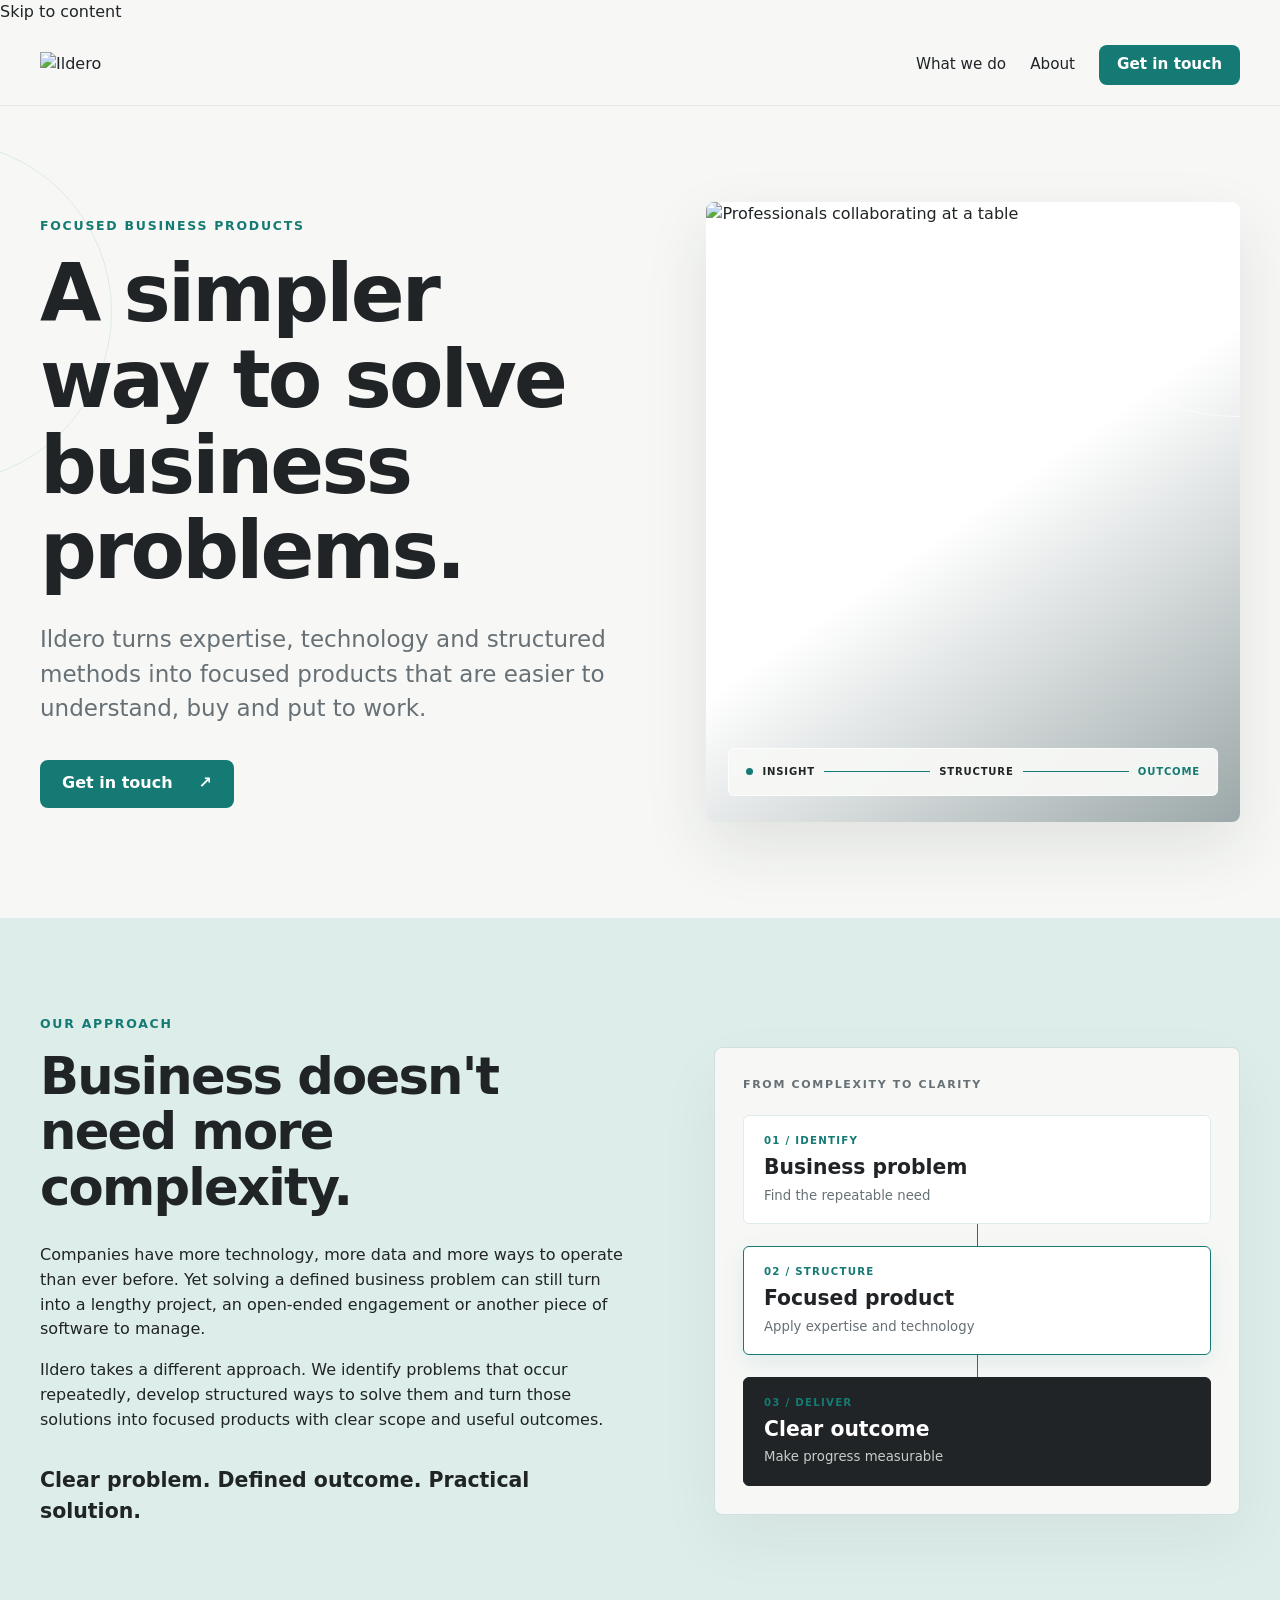
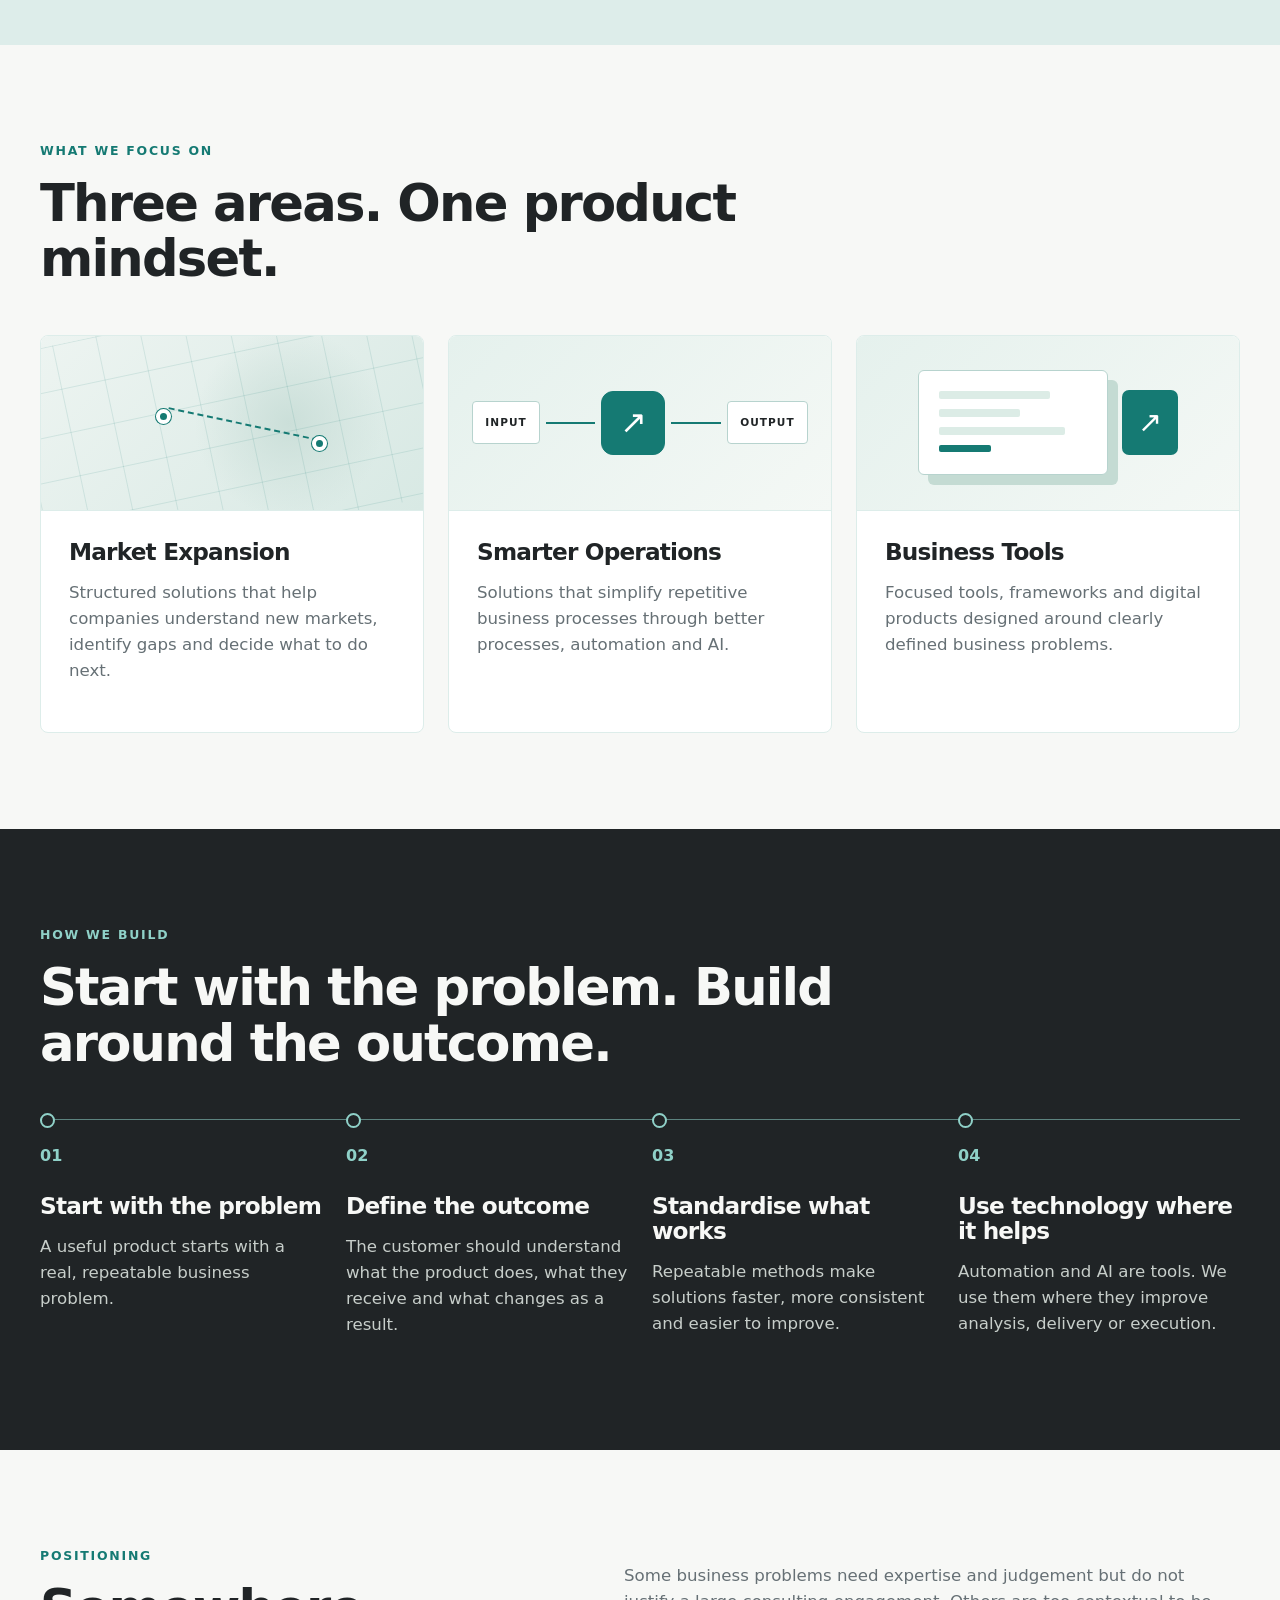
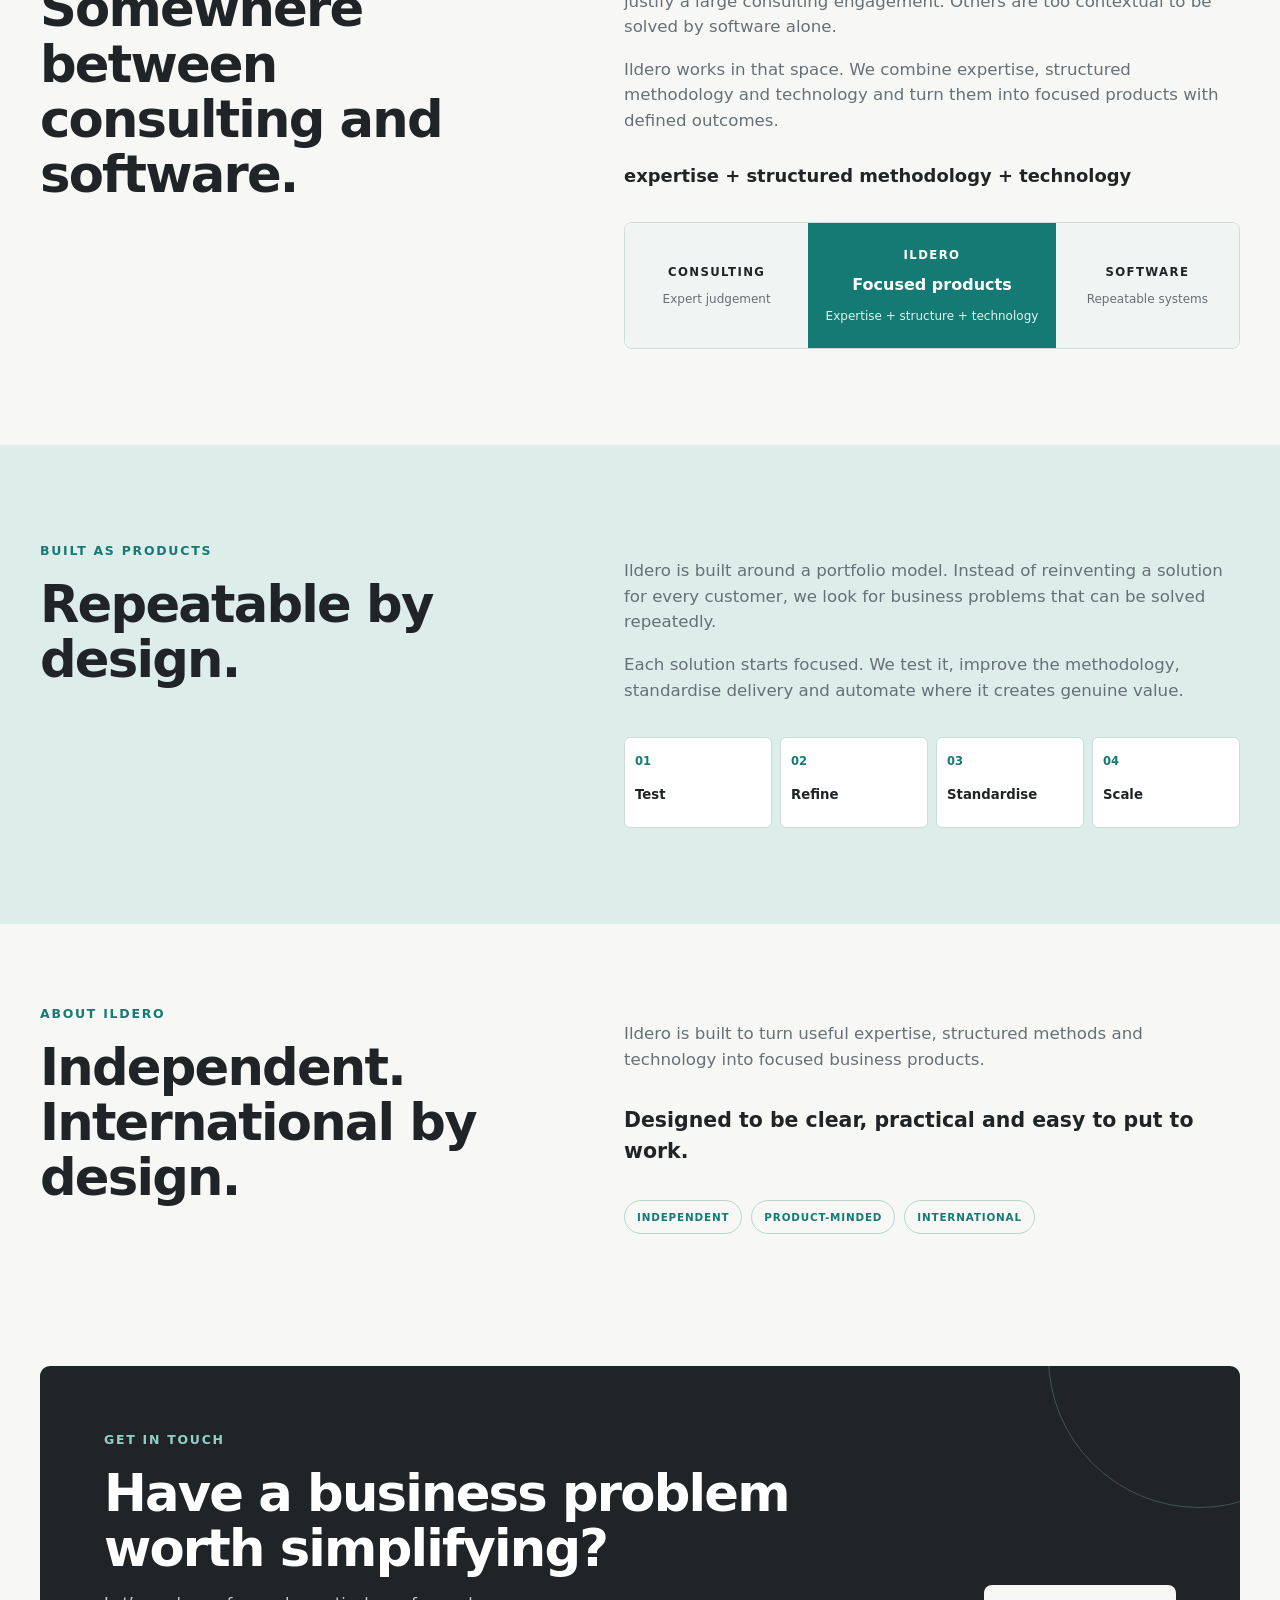
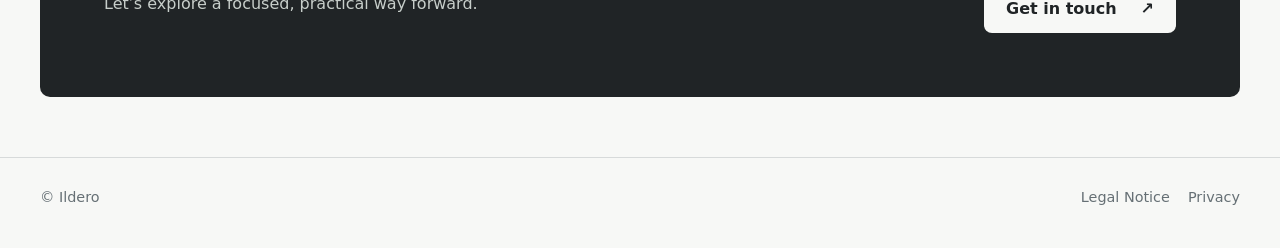
==== commit 7bfcd43e: "Improve Ildero navigation, accessibility and image loading" ====
--- a/public/index.html
+++ b/public/index.html
@@ -6,20 +6,24 @@
   <title>Ildero — A simpler way to solve business problems</title>
   <meta name="description" content="Ildero turns expertise, technology and structured methods into focused products that are easier to understand, buy and put to work.">
   <link rel="icon" href="/favicon.svg" type="image/svg+xml">
+  <meta name="theme-color" content="#F7F8F6">
+  <link rel="preconnect" href="https://images.pexels.com">
   <link rel="stylesheet" href="styles.css">
 </head>
 <body>
+  <a class="skip-link" href="#main-content">Skip to content</a>
   <header class="site-header">
     <div class="container nav-wrap">
-      <a class="brand" href="#top" aria-label="Ildero home"><img class="brand-logo" src="/ildero-logo-primary.svg" alt="Ildero"></a>
+      <a class="brand" href="#main-content" aria-label="Ildero home"><img class="brand-logo" src="/ildero-logo-primary.svg" alt="Ildero"></a>
       <nav class="nav" aria-label="Primary navigation">
+        <a href="#focus">What we do</a>
         <a href="#about">About</a>
         <a class="button button-small" href="mailto:hello@ildero.com">Get in touch</a>
       </nav>
     </div>
   </header>
 
-  <main id="top">
+  <main id="main-content">
     <section class="hero section">
       <div class="container hero-grid">
         <div class="hero-copy">
@@ -29,7 +33,7 @@
           <a class="button hero-cta" href="mailto:hello@ildero.com">Get in touch <span aria-hidden="true">↗</span></a>
         </div>
         <figure class="hero-media visual-frame">
-          <img src="https://images.pexels.com/photos/9064681/pexels-photo-9064681.jpeg?auto=compress&amp;cs=tinysrgb&amp;w=1200" alt="Professionals collaborating at a table" fetchpriority="high">
+          <img src="https://images.pexels.com/photos/9064681/pexels-photo-9064681.jpeg?auto=compress&amp;cs=tinysrgb&amp;w=1200" alt="Professionals collaborating at a table" fetchpriority="high" decoding="async" width="1200" height="800">
           <div class="hero-overlay" aria-hidden="true"><span class="signal-dot"></span><span>INSIGHT</span><i></i><span>STRUCTURE</span><i></i><strong>OUTCOME</strong></div>
           <div class="hero-arc" aria-hidden="true"></div>
         </figure>
--- a/public/styles.css
+++ b/public/styles.css
@@ -186,3 +186,76 @@
   .cta-wrap, .footer-wrap { flex-direction: column; align-items: flex-start; }
   h1 { font-size: clamp(2.65rem, 14vw, 4.2rem); }
 }
+
+
+/* Visual system v1 — People + Technology + Structure */
+.hero {position:relative;overflow:hidden}
+.hero:before{content:"";position:absolute;width:340px;height:340px;border:1px solid rgba(21,122,115,.12);border-radius:50%;left:-230px;top:35px;pointer-events:none}
+.hero-cta{margin-top:34px;gap:26px}
+.visual-frame{position:relative;isolation:isolate;box-shadow:0 25px 65px rgba(32,36,38,.1)}
+.visual-frame:after{content:"";position:absolute;inset:0;background:linear-gradient(145deg,transparent 50%,rgba(6,36,39,.4));pointer-events:none}
+.hero-overlay{position:absolute;z-index:2;bottom:26px;left:22px;right:22px;background:rgba(247,248,246,.95);backdrop-filter:blur(9px);display:flex;align-items:center;gap:9px;padding:15px 17px;border:1px solid rgba(255,255,255,.6);border-radius:6px;font-size:.63rem;letter-spacing:.08em;font-weight:700;color:var(--text)}
+.hero-overlay i{height:1px;flex:1;background:var(--accent);min-width:5px}
+.hero-overlay strong{color:var(--accent)}
+.signal-dot{height:7px;width:7px;border-radius:50%;background:var(--accent)}
+.hero-arc{position:absolute;z-index:1;width:350px;height:350px;right:-170px;top:-135px;border:1px solid rgba(255,255,255,.65);border-radius:50%;pointer-events:none}
+.approach-grid{display:grid;grid-template-columns:1fr .9fr;gap:clamp(40px,7vw,100px);align-items:center}
+.approach-copy{max-width:650px}
+.approach-graphic{background:var(--bg);border:1px solid rgba(21,122,115,.18);border-radius:var(--radius);padding:28px;box-shadow:0 25px 65px rgba(32,36,38,.05)}
+.diagram-kicker{display:block;color:var(--muted);font-size:.69rem;letter-spacing:.15em;font-weight:700;margin-bottom:22px}
+.diagram-node{display:flex;flex-direction:column;gap:5px;padding:17px 20px;border-radius:6px;border:1px solid var(--line);background:white}
+.diagram-node span{font-size:.64rem;letter-spacing:.12em;font-weight:700;color:var(--accent)}
+.diagram-node strong{font-size:1.27rem;line-height:1.3}
+.diagram-node small{color:var(--muted);font-size:.83rem}
+.diagram-node.node-accent{border-color:var(--accent);box-shadow:0 8px 24px rgba(21,122,115,.1)}
+.diagram-node.node-dark{background:var(--dark);border-color:var(--dark);color:white}
+.diagram-node.node-dark strong{color:white}
+.diagram-node.node-dark small{color:#c7ceca}
+.diagram-connector{width:1px;height:22px;background:var(--accent);margin:0 auto}
+.card{padding:0 28px 32px;overflow:hidden;transition:transform .2s ease,box-shadow .2s ease}
+.card:hover{transform:translateY(-4px);box-shadow:0 18px 38px rgba(32,36,38,.08)}
+.card-art{height:175px;margin:0 -28px 28px;position:relative;overflow:hidden;background:linear-gradient(135deg,#e5f1ed,#f4f8f5);border-bottom:1px solid var(--line)}
+.map-art{background:radial-gradient(circle at 65% 50%,#cbdfd9,transparent 36%),linear-gradient(135deg,#edf4f1,#d8e9e4)}
+.map-grid{position:absolute;inset:0;background-image:linear-gradient(rgba(21,122,115,.12) 1px,transparent 1px),linear-gradient(90deg,rgba(21,122,115,.12) 1px,transparent 1px);background-size:34px 34px;transform:rotate(-12deg) scale(1.3)}
+.map-pin{position:absolute;z-index:2;width:15px;height:15px;background:var(--accent);border:4px solid white;border-radius:50%;box-shadow:0 0 0 1px var(--accent)}
+.map-pin-one{top:42%;left:30%}.map-pin-two{top:58%;left:71%}
+.map-route{position:absolute;left:33%;top:50%;width:40%;border-top:2px dashed var(--accent);transform:rotate(12deg)}
+.workflow-art{display:flex;align-items:center;justify-content:center;gap:6px}
+.flow-chip{font-size:.66rem;font-weight:800;letter-spacing:.1em;background:white;border:1px solid #b7d3ce;border-radius:4px;padding:12px}
+.flow-line{height:2px;width:13%;background:var(--accent)}
+.flow-core{width:64px;height:64px;border:1px solid var(--accent);border-radius:12px;background:var(--accent);color:white;display:grid;place-items:center;font-size:2rem}
+.tools-art{display:flex;align-items:center;justify-content:center;gap:14px}
+.tool-window{height:105px;width:190px;display:flex;flex-direction:column;gap:10px;padding:20px;background:white;border:1px solid #b7d3ce;border-radius:6px;box-shadow:10px 10px 0 #c4dbd3}
+.tool-window i{height:8px;background:#dcece6;border-radius:2px;width:75%}
+.tool-window i:nth-child(2){width:55%}.tool-window i:nth-child(3){width:85%}
+.tool-window b{height:7px;width:35%;background:var(--accent);border-radius:2px}
+.tool-tile{background:var(--accent);color:white;border-radius:7px;padding:10px 16px;font-size:1.8rem}
+.process-track{position:relative}
+.process-track:before{content:"";position:absolute;top:0;left:0;right:0;border-top:1px solid rgba(143,209,200,.55)}
+.process-track .step{position:relative;border-top:0;padding-top:25px}
+.process-track .step:before{content:"";position:absolute;top:-6px;left:0;width:11px;height:11px;border:2px solid #8fd1c8;background:var(--dark);border-radius:50%}
+.position-diagram{margin-top:32px;display:grid;grid-template-columns:1fr 1.35fr 1fr;align-items:stretch;border:1px solid #cbdcda;border-radius:8px;overflow:hidden;text-align:center}
+.position-side,.position-center{padding:23px 12px;display:flex;flex-direction:column;align-items:center;justify-content:center;gap:9px}
+.position-side{background:#f0f4f2}
+.position-side span,.position-mark{font-size:.73rem;letter-spacing:.12em;font-weight:800}
+.position-diagram small{font-size:.75rem;color:var(--muted)}
+.position-center{background:var(--accent);color:white}
+.position-center small{color:#dcf4ed}
+.position-center strong{font-size:1rem}
+.product-cycle{margin-top:34px;display:grid;grid-template-columns:repeat(4,1fr);gap:8px}
+.product-cycle div{min-height:91px;padding:15px 10px;background:white;border:1px solid #cbdcda;border-radius:6px;display:flex;flex-direction:column;gap:14px}
+.product-cycle span{font-size:.72rem;color:var(--accent);font-weight:700}
+.product-cycle strong{font-size:.83rem;overflow-wrap:anywhere}
+.about-grid{position:relative}
+.about-signature{display:flex;flex-wrap:wrap;gap:9px;margin-top:32px}
+.about-signature span{border:1px solid #b8d5cd;color:var(--accent);border-radius:20px;font-size:.65rem;letter-spacing:.08em;font-weight:700;padding:8px 12px}
+.cta-section{padding:60px 0}
+.cta-wrap{background:var(--dark);color:var(--white);border:0;border-radius:10px;padding:clamp(30px,5vw,68px);position:relative;overflow:hidden}
+.cta-wrap:after{content:"";position:absolute;border:1px solid rgba(143,209,200,.28);border-radius:50%;width:300px;height:300px;right:-110px;top:-160px;pointer-events:none}
+.cta-wrap h2{color:white}
+.cta-wrap p:not(.eyebrow){color:#c7ceca}
+.cta-wrap .eyebrow{color:#8fd1c8}
+.button-light{background:#f7f8f6;color:var(--text);white-space:nowrap;gap:24px;z-index:1}
+@media(max-width:900px){.approach-grid{grid-template-columns:1fr}.approach-copy{max-width:100%}}
+@media(max-width:620px){.hero-overlay{left:10px;right:10px;bottom:10px;padding:9px;font-size:.52rem;gap:5px}.approach-graphic{padding:20px}.position-diagram{grid-template-columns:1fr}.position-side,.position-center{padding:17px}.product-cycle{grid-template-columns:repeat(2,1fr)}.card-art{height:145px}.cta-wrap{align-items:flex-start}}
+@media(prefers-reduced-motion:reduce){html{scroll-behavior:auto}.card,.button{transition:none}}
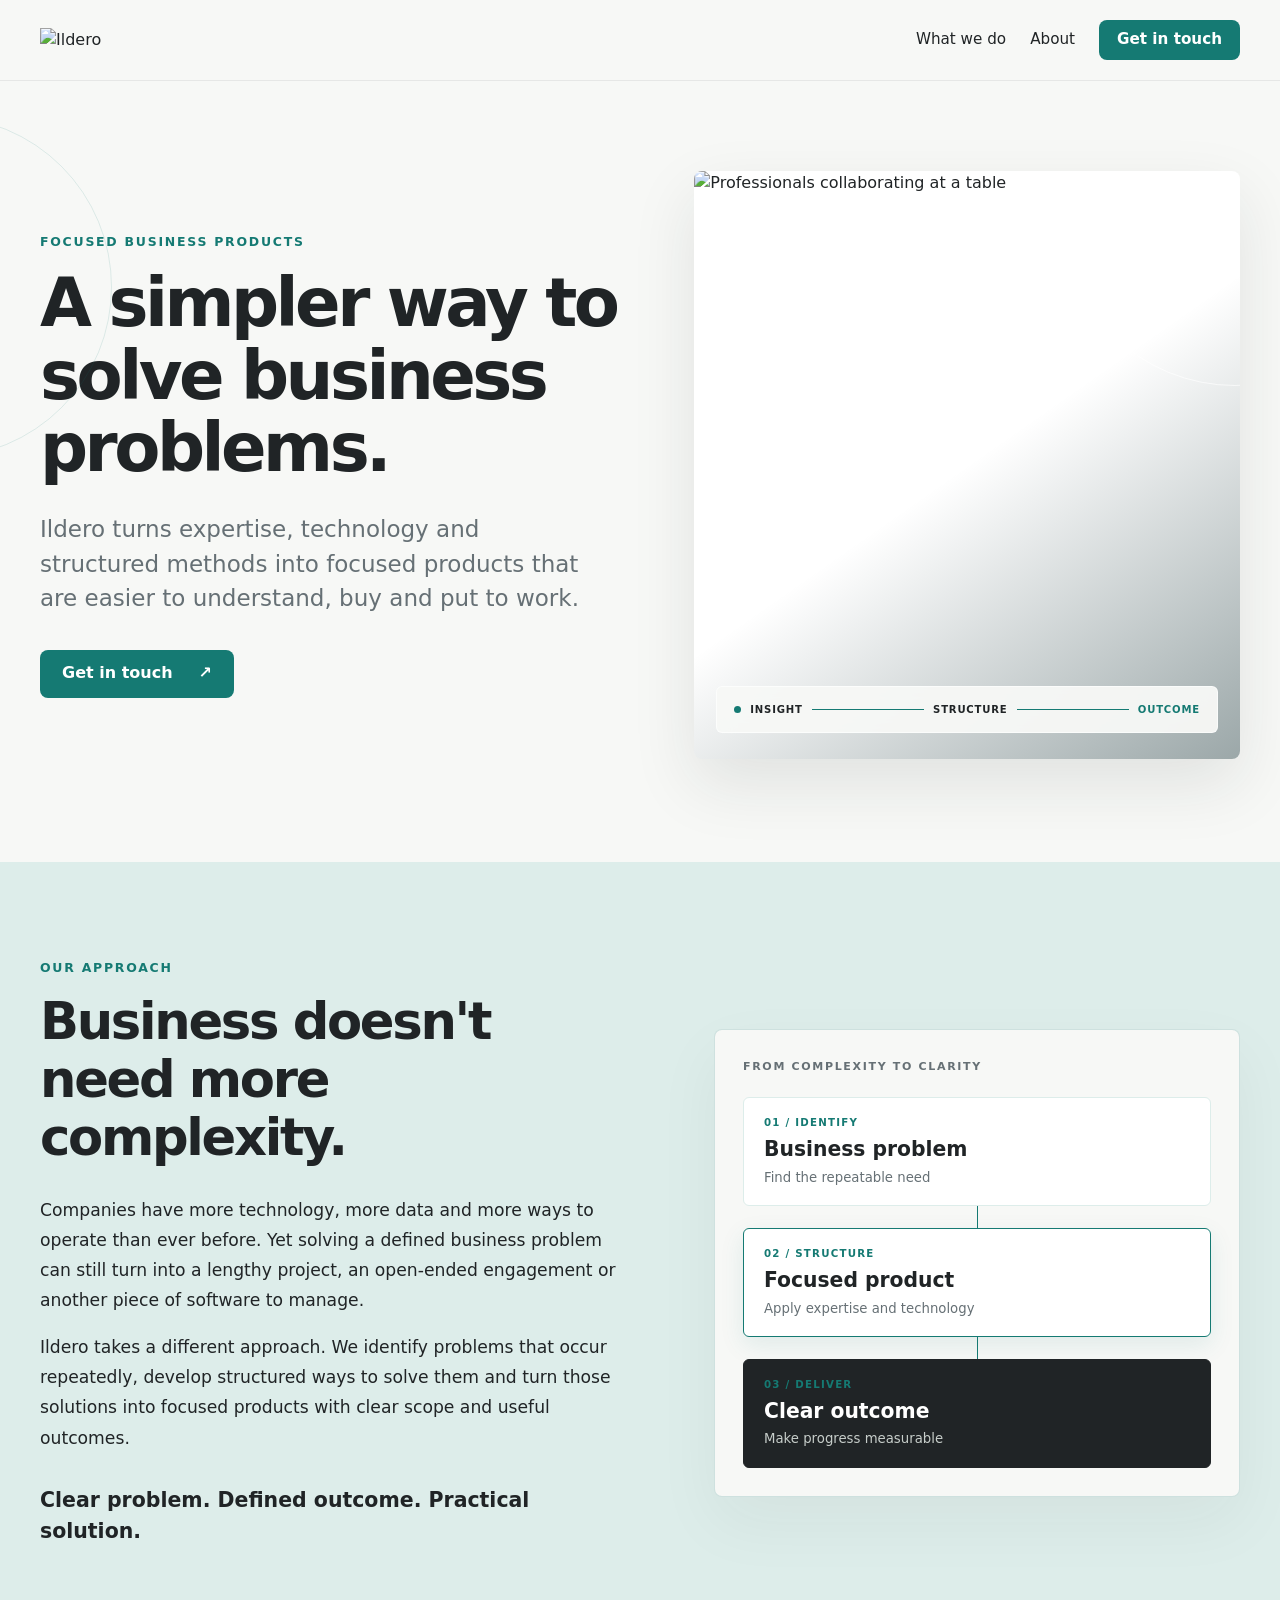
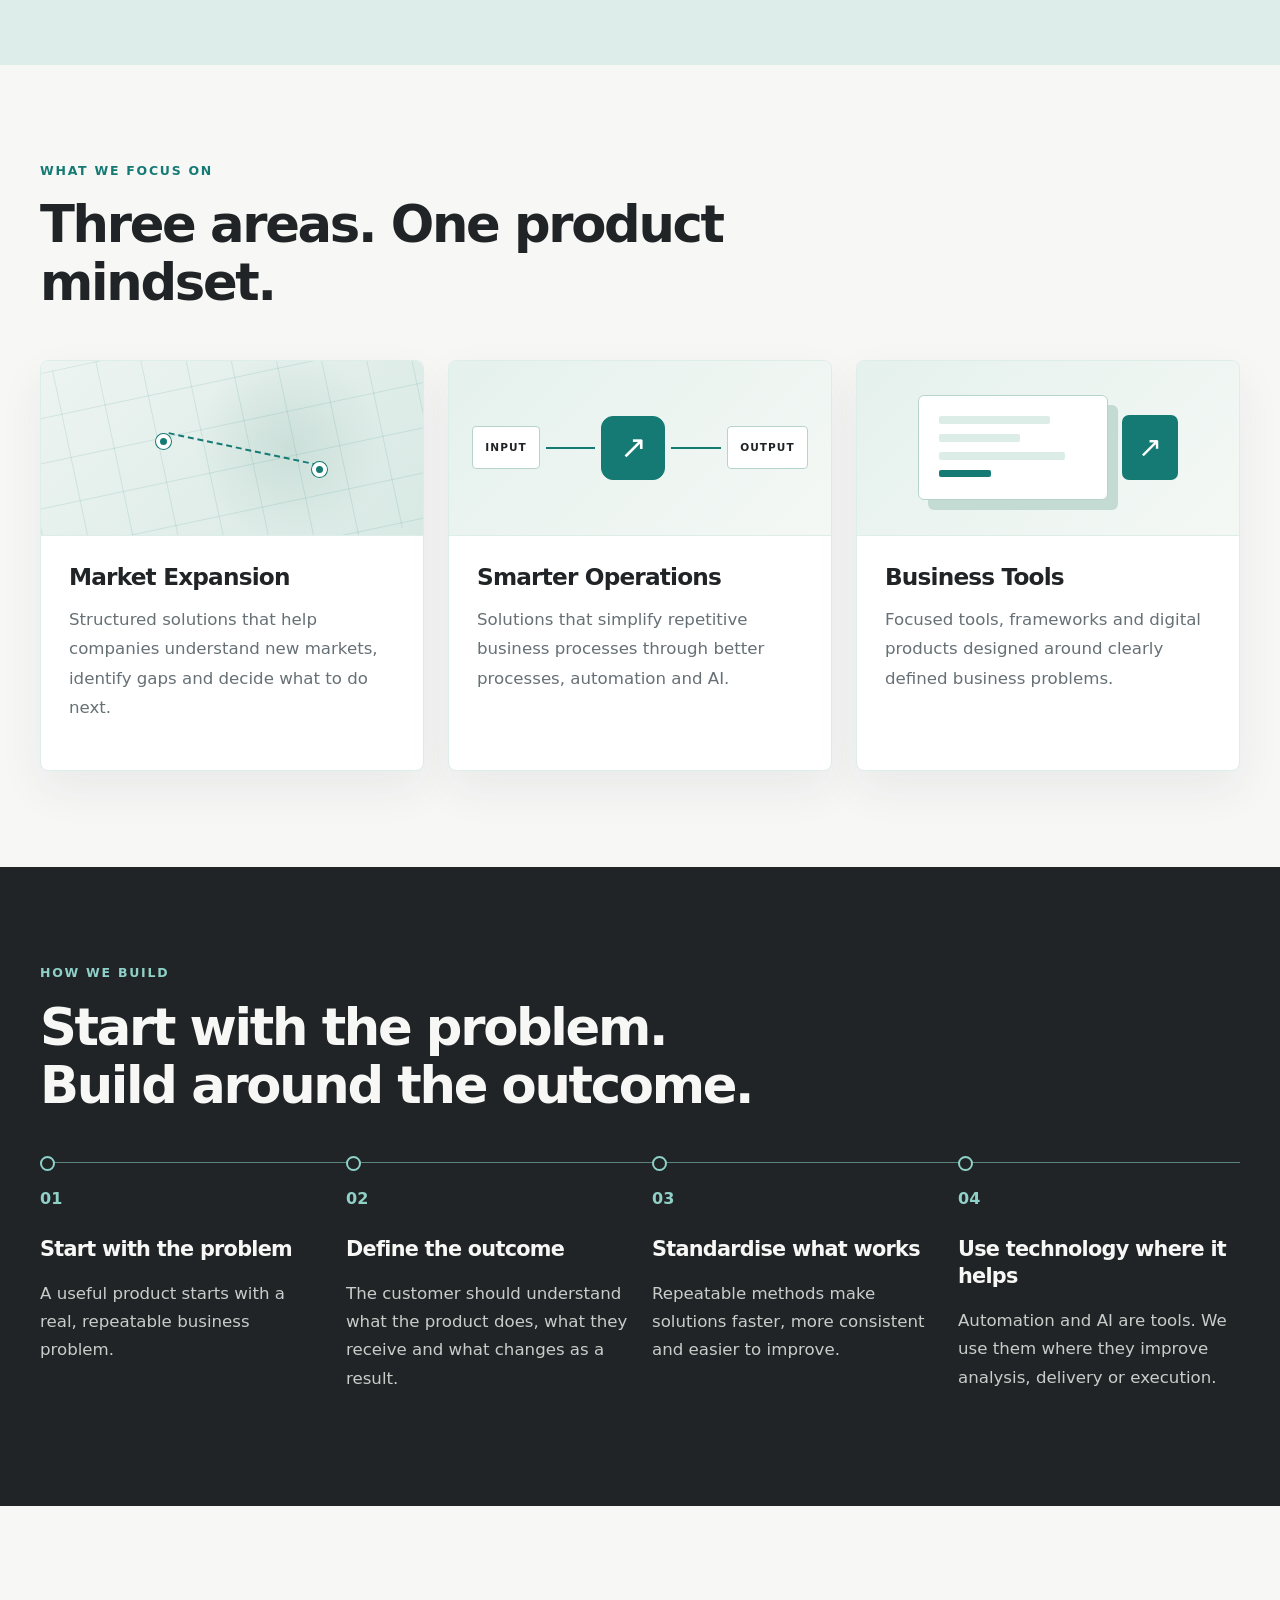
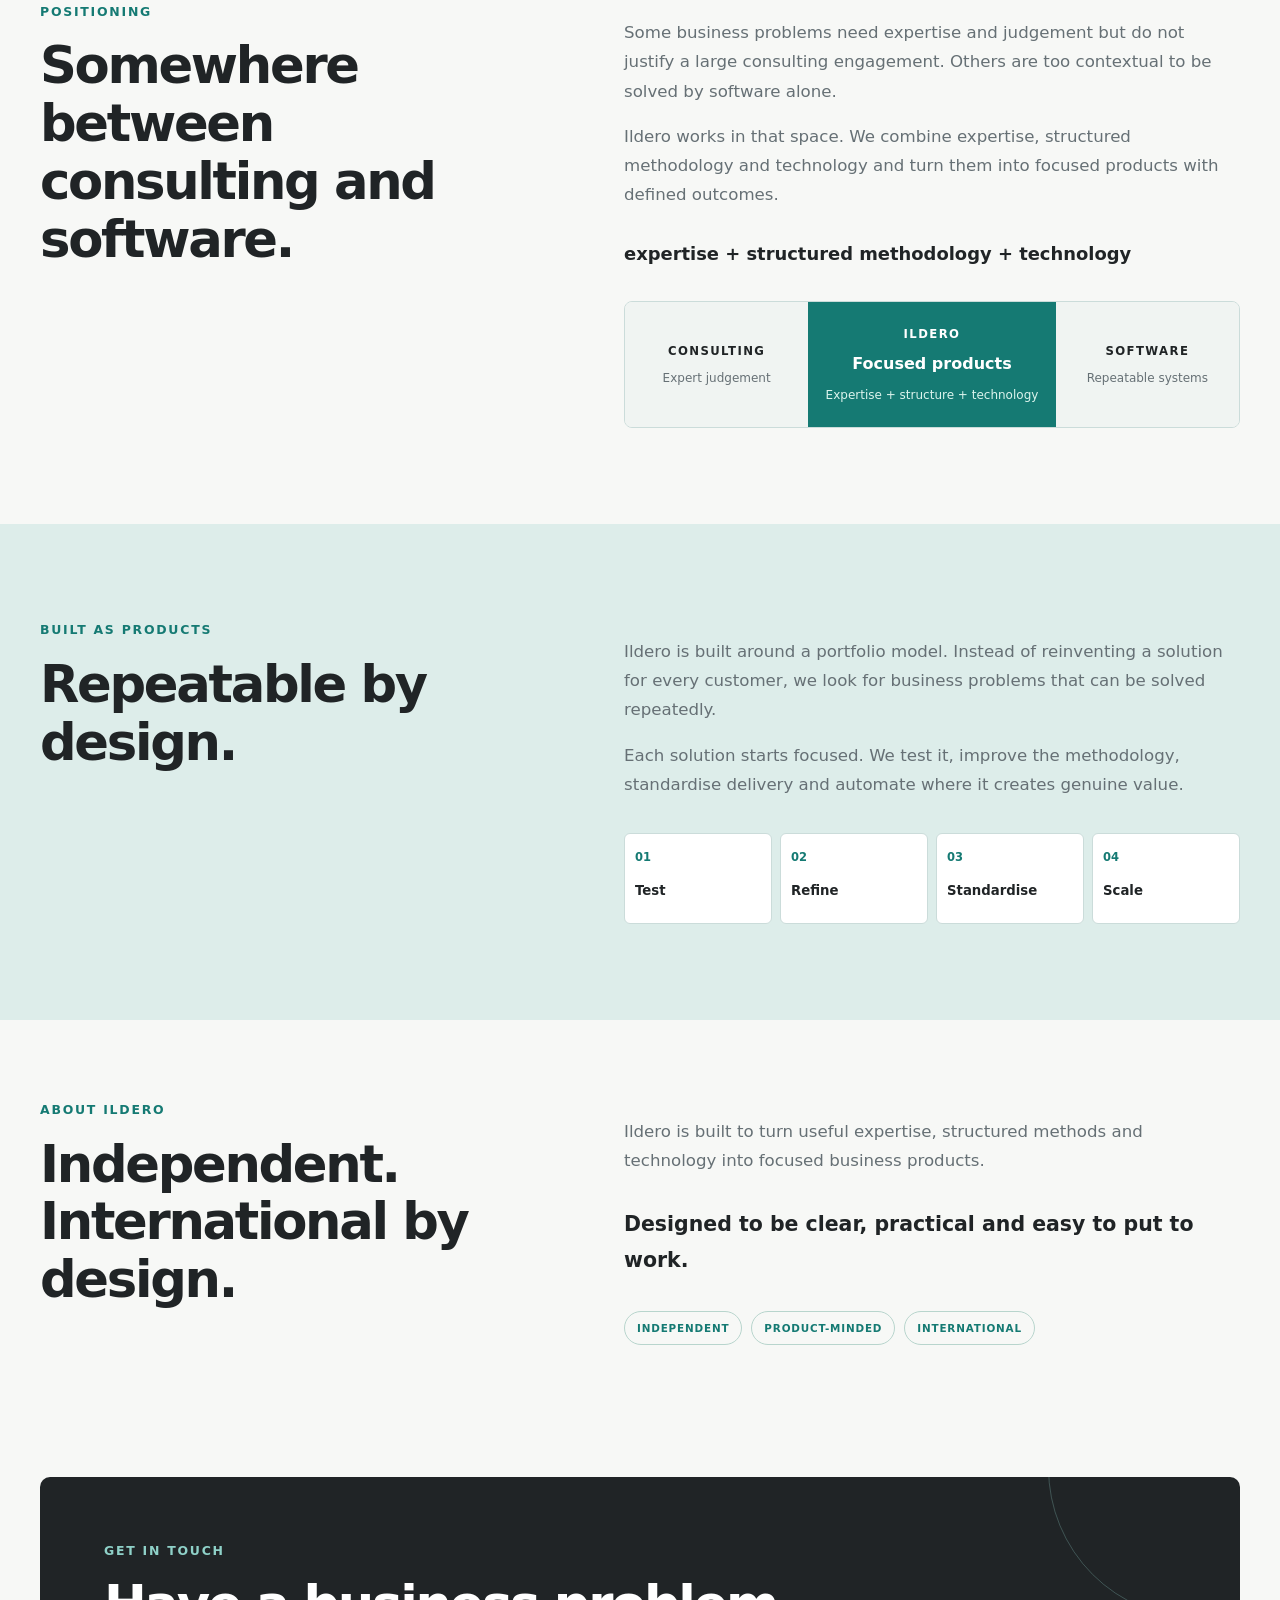
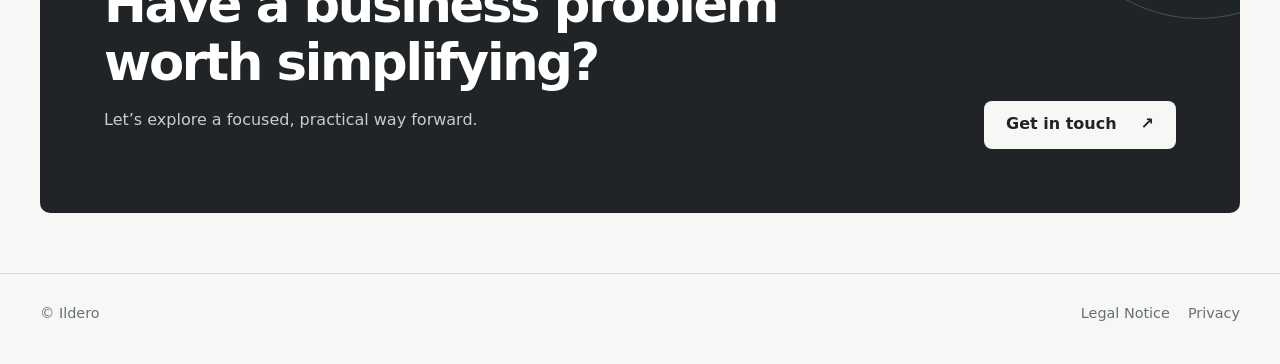
==== commit 3119a5cd: "Publish final local People & Technology hero image" ====
--- a/public/index.html
+++ b/public/index.html
@@ -7,7 +7,6 @@
   <meta name="description" content="Ildero turns expertise, technology and structured methods into focused products that are easier to understand, buy and put to work.">
   <link rel="icon" href="/favicon.svg" type="image/svg+xml">
   <meta name="theme-color" content="#F7F8F6">
-  <link rel="preconnect" href="https://images.pexels.com">
   <link rel="stylesheet" href="styles.css">
 </head>
 <body>
@@ -33,7 +32,7 @@
           <a class="button hero-cta" href="mailto:hello@ildero.com">Get in touch <span aria-hidden="true">↗</span></a>
         </div>
         <figure class="hero-media visual-frame">
-          <img src="https://images.pexels.com/photos/9064681/pexels-photo-9064681.jpeg?auto=compress&amp;cs=tinysrgb&amp;w=1200" alt="Professionals collaborating at a table" fetchpriority="high" decoding="async" width="1200" height="800">
+          <img src="/images/hero-people-technology.webp" alt="Professionals collaborating at a table" fetchpriority="high" decoding="async" width="360" height="203">
           <div class="hero-overlay" aria-hidden="true"><span class="signal-dot"></span><span>INSIGHT</span><i></i><span>STRUCTURE</span><i></i><strong>OUTCOME</strong></div>
           <div class="hero-arc" aria-hidden="true"></div>
         </figure>
--- a/public/styles.css
+++ b/public/styles.css
@@ -259,3 +259,75 @@
 @media(max-width:900px){.approach-grid{grid-template-columns:1fr}.approach-copy{max-width:100%}}
 @media(max-width:620px){.hero-overlay{left:10px;right:10px;bottom:10px;padding:9px;font-size:.52rem;gap:5px}.approach-graphic{padding:20px}.position-diagram{grid-template-columns:1fr}.position-side,.position-center{padding:17px}.product-cycle{grid-template-columns:repeat(2,1fr)}.card-art{height:145px}.cta-wrap{align-items:flex-start}}
 @media(prefers-reduced-motion:reduce){html{scroll-behavior:auto}.card,.button{transition:none}}
+
+/* v1.1 polish: hierarchy, responsive layout and accessibility */
+:root{--shadow-soft:0 18px 46px rgba(32,36,38,.065)}
+body{overflow-x:hidden}
+.skip-link{position:absolute;top:-100px;left:16px;z-index:50;background:var(--dark);color:#fff;padding:12px 18px;border-radius:6px}
+.skip-link:focus{top:12px}
+a:focus-visible{outline:3px solid var(--accent);outline-offset:5px}
+.section{scroll-margin-top:88px}
+.hero{padding-top:clamp(65px,7vw,104px);padding-bottom:clamp(70px,8vw,112px)}
+.hero-grid{grid-template-columns:minmax(0,1.05fr) minmax(0,.95fr);gap:clamp(30px,4vw,68px)}
+h1{font-size:clamp(3rem,5.25vw,5.4rem);letter-spacing:-.052em;line-height:1.075;max-width:690px}
+h2{letter-spacing:-.045em;line-height:1.13}
+.hero-copy .lead{max-width:560px}
+.hero-media{height:clamp(430px,46vw,590px);min-height:0}
+.hero-media img{object-position:55% 50%}
+.section-head h2{max-width:760px}
+.card{box-shadow:var(--shadow-soft);min-height:390px}
+.card h3{font-size:1.45rem}
+.card p{line-height:1.75}
+.approach-copy>p:not(.eyebrow):not(.statement){font-size:1.075rem;line-height:1.75}
+.process-track .step h3{font-size:1.3rem;line-height:1.3}
+.process-track .step p{line-height:1.7}
+.prose p{line-height:1.75}
+.cta-wrap{min-height:290px}
+.footer-links a:hover,.nav>a:not(.button):hover{text-decoration:underline;text-underline-offset:5px}
+@media (min-width:901px) and (max-width:1100px){
+ .steps-grid{grid-template-columns:repeat(2,minmax(0,1fr));row-gap:42px}
+ .process-track:before{display:none}
+ .process-track .step{border-top:1px solid rgba(143,209,200,.5)}
+ .process-track .step:before{top:-6px}
+ .hero-media{height:470px}
+ .card{padding-left:22px;padding-right:22px}
+ .card-art{margin-left:-22px;margin-right:-22px}
+}
+@media(max-width:900px){
+ .hero-grid{grid-template-columns:1fr;gap:40px}
+ .hero-copy{max-width:760px}
+ .hero-media{height:auto;aspect-ratio:16/9;max-height:none}
+ .card-grid{grid-template-columns:repeat(3,minmax(0,1fr));gap:14px}
+ .card{padding:0 18px 25px;min-height:340px}
+ .card-art{margin:0 -18px 22px;height:135px}
+ .card h3{font-size:1.2rem}
+ .card p{font-size:.91rem}
+ .workflow-art{gap:3px}
+ .flow-chip{font-size:.48rem;padding:8px 5px}
+ .flow-core{width:43px;height:43px;font-size:1.4rem}
+ .flow-line{width:7%}
+ .tool-window{width:110px;height:85px;padding:13px}
+ .tool-tile{padding:6px 11px}
+}
+@media(max-width:620px){
+ .nav{gap:12px}
+ .nav a:not(.button){display:none}
+ .hero{padding-top:50px;padding-bottom:64px}
+ h1{font-size:clamp(2.65rem,11vw,4rem)}
+ h2{font-size:clamp(2.05rem,9vw,3rem)}
+ .hero-media{aspect-ratio:4/3}
+ .card-grid{grid-template-columns:1fr;gap:18px}
+ .card{min-height:0;padding:0 26px 27px}
+ .card-art{height:160px;margin:0 -26px 25px}
+ .card p{font-size:1rem}
+ .card h3{font-size:1.4rem}
+ .flow-chip{font-size:.66rem;padding:12px}
+ .flow-core{width:64px;height:64px}
+ .flow-line{width:13%}
+ .tool-window{width:180px;height:105px}
+ .hero-overlay{font-size:.51rem}
+ .steps-grid{gap:27px}
+ .process-track:before{display:none}
+ .process-track .step{border-top:1px solid rgba(143,209,200,.5)}
+ .cta-wrap{min-height:0}
+}
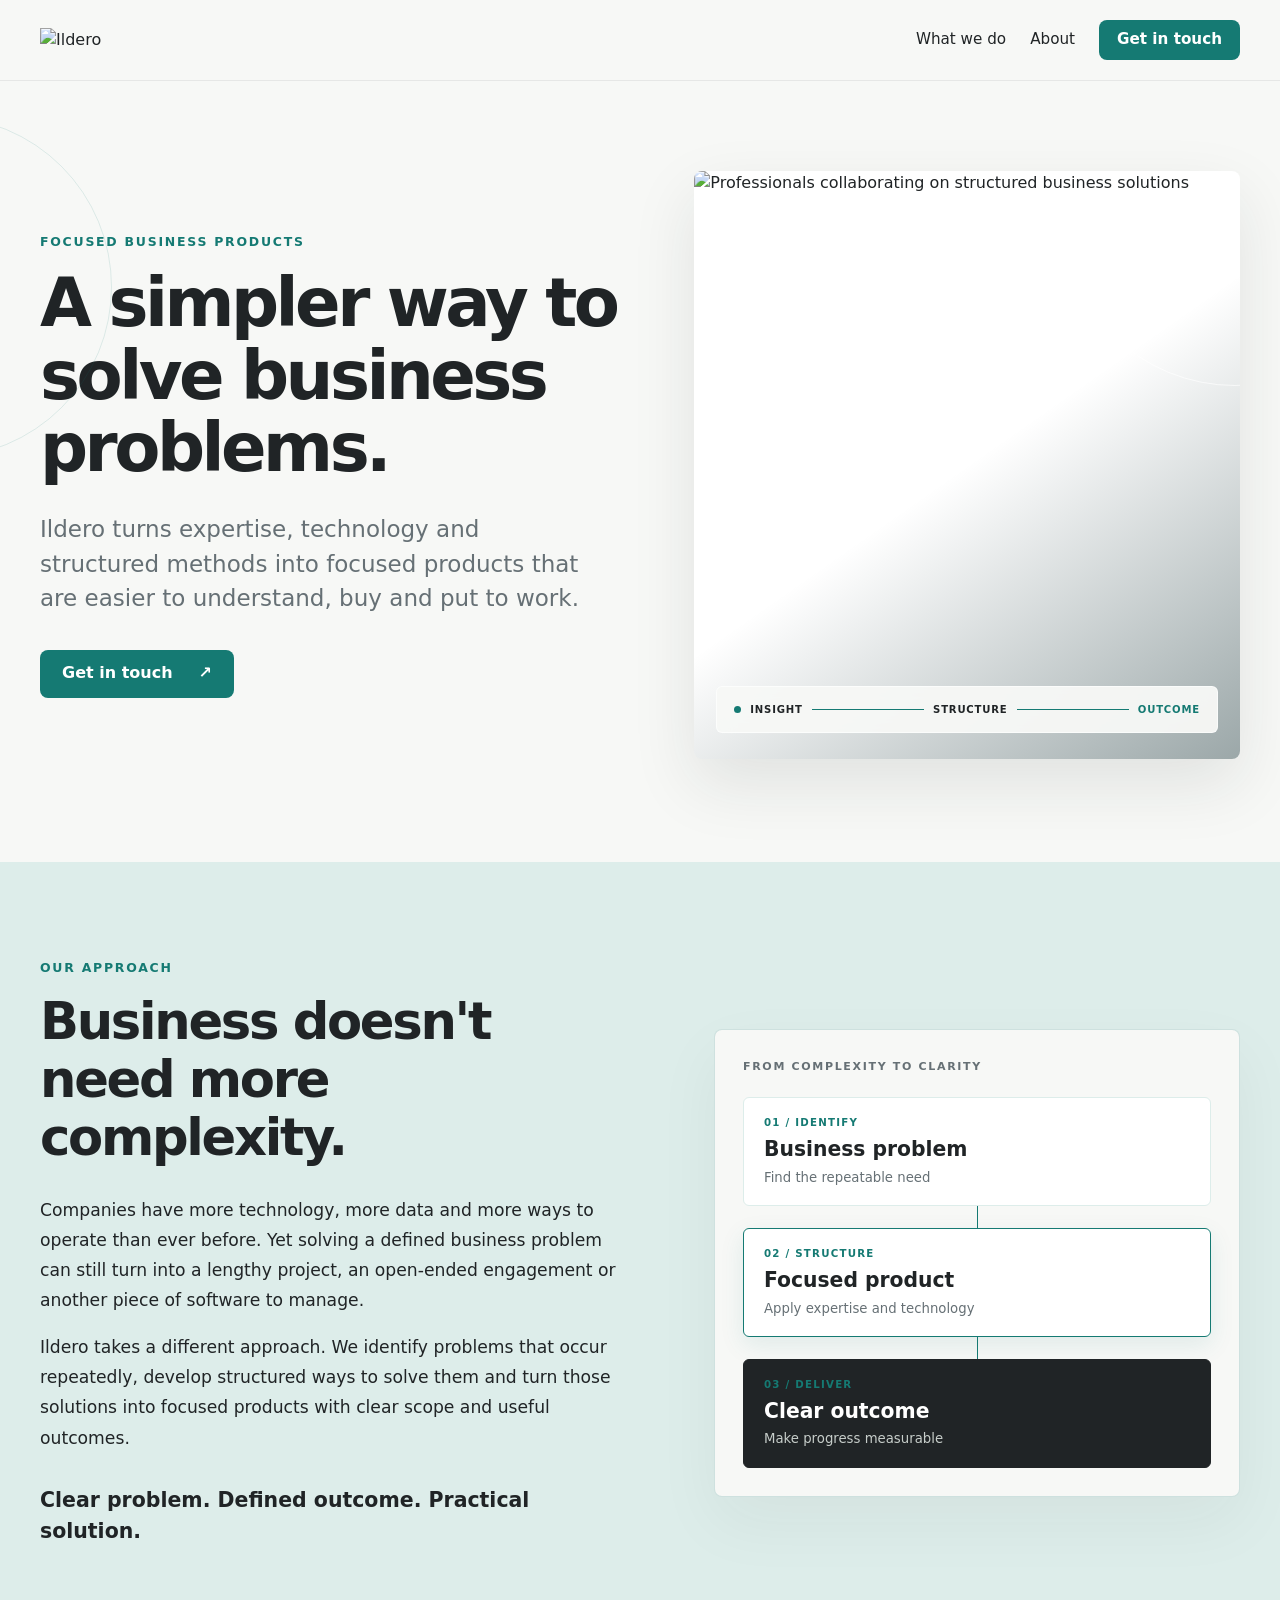
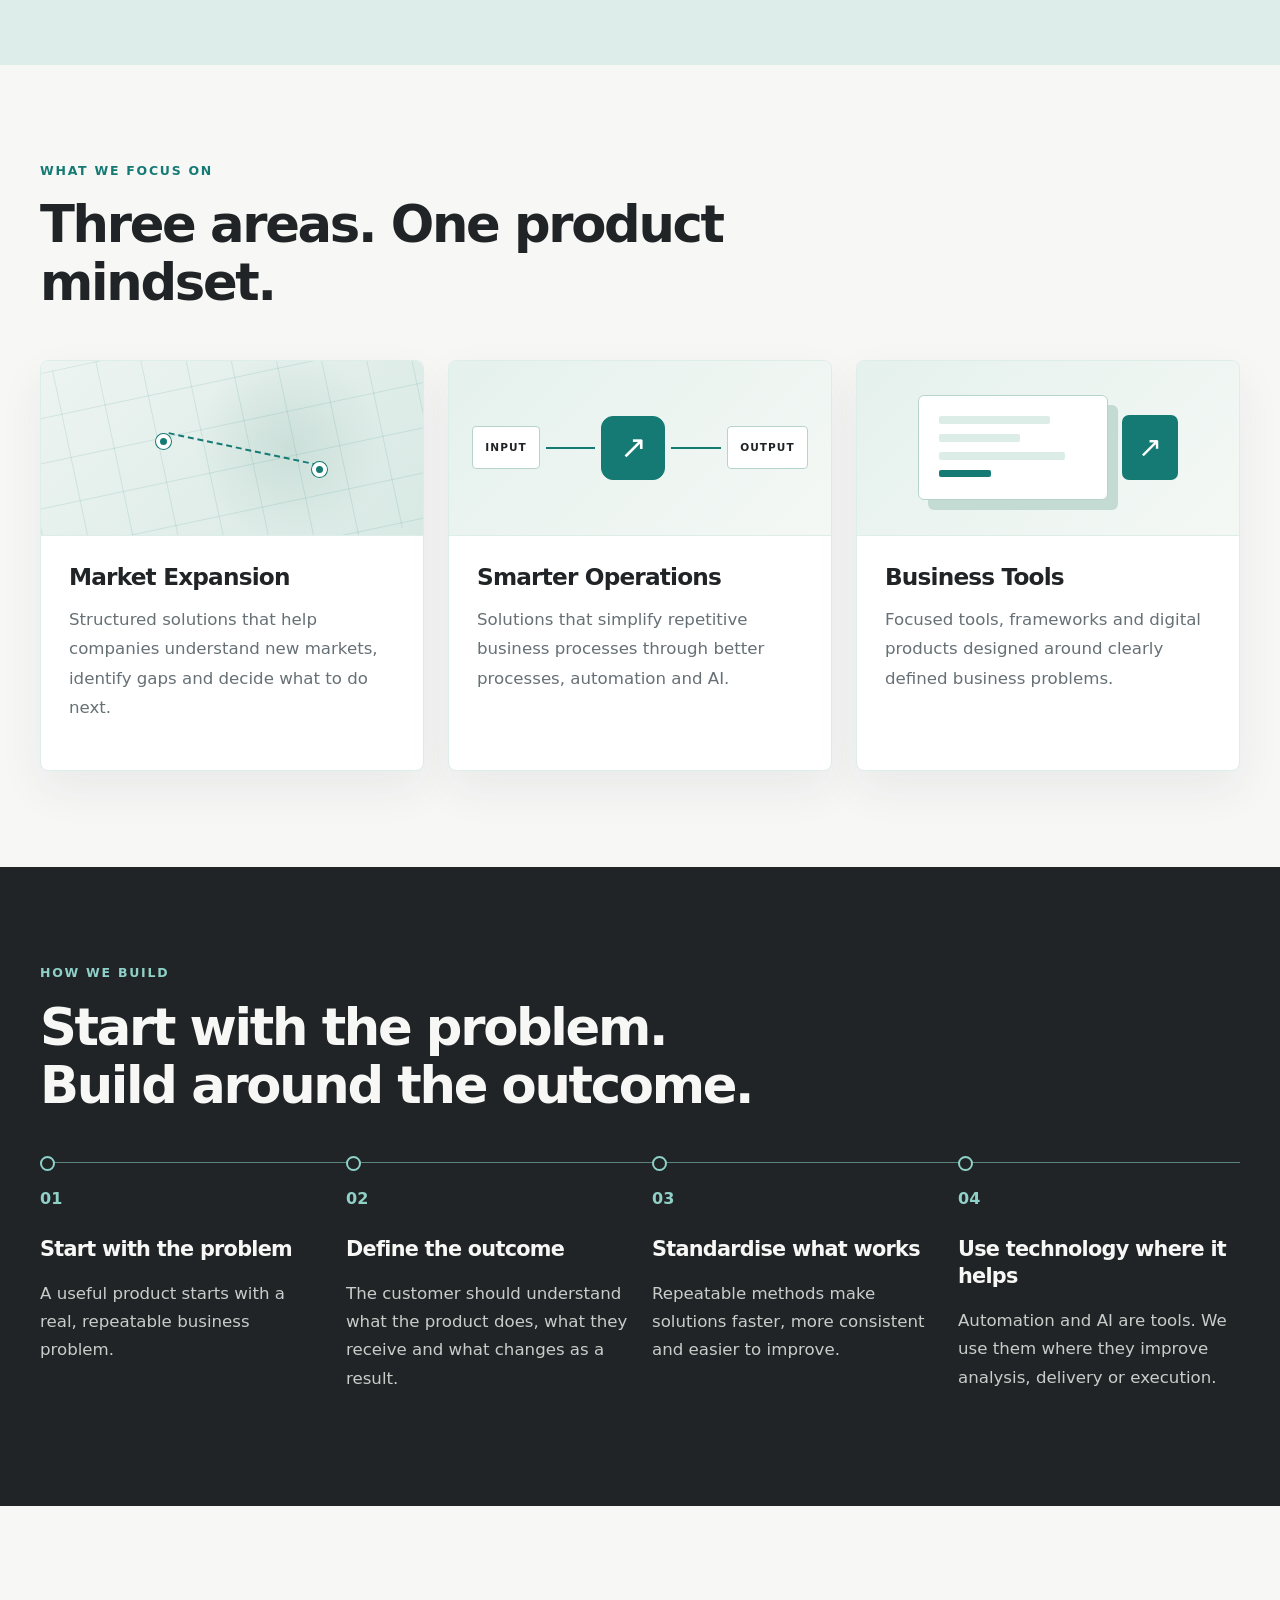
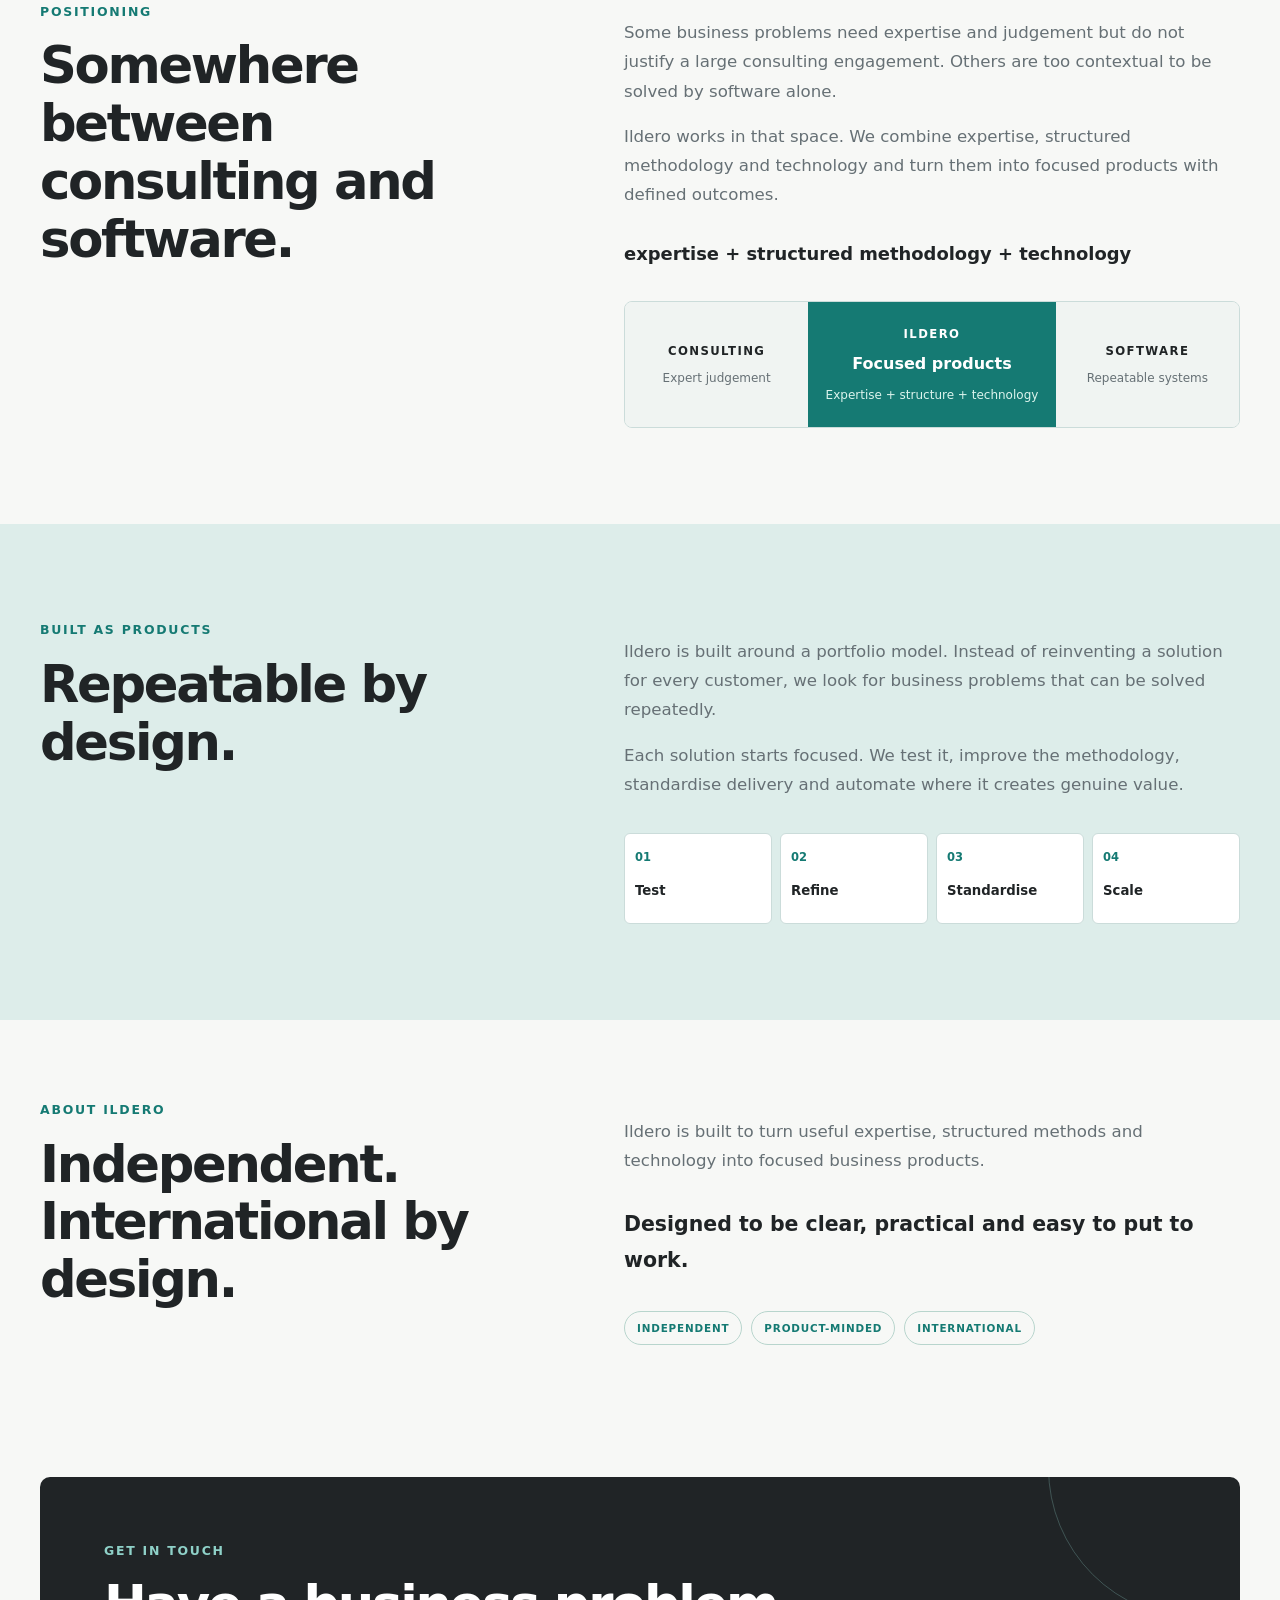
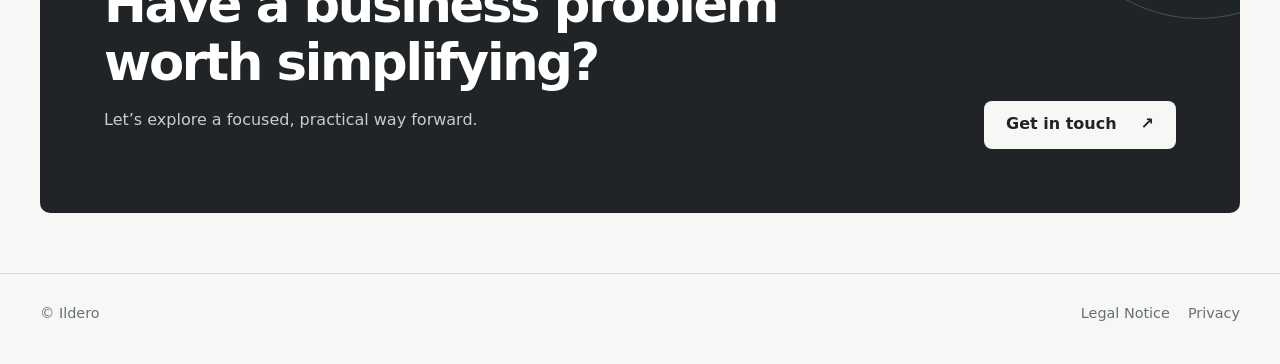
==== commit b4f15543: "Add homepage canonical and social sharing metadata" ====
--- a/public/index.html
+++ b/public/index.html
@@ -6,6 +6,18 @@
   <title>Ildero — A simpler way to solve business problems</title>
   <meta name="description" content="Ildero turns expertise, technology and structured methods into focused products that are easier to understand, buy and put to work.">
   <link rel="icon" href="/favicon.svg" type="image/svg+xml">
+  <link rel="canonical" href="https://ildero.com/">
+  <meta name="robots" content="index,follow">
+  <meta property="og:type" content="website">
+  <meta property="og:site_name" content="Ildero">
+  <meta property="og:title" content="Ildero — A simpler way to solve business problems">
+  <meta property="og:description" content="Ildero turns expertise, technology and structured methods into focused business products with clear outcomes.">
+  <meta property="og:url" content="https://ildero.com/">
+  <meta property="og:image" content="https://ildero.com/images/hero-people-technology-final.webp">
+  <meta property="og:image:width" content="2200">
+  <meta property="og:image:height" content="1238">
+  <meta property="og:image:alt" content="Professionals collaborating on structured business solutions">
+  <meta name="twitter:card" content="summary_large_image">
   <meta name="theme-color" content="#F7F8F6">
   <link rel="stylesheet" href="styles.css">
 </head>
@@ -32,7 +44,7 @@
           <a class="button hero-cta" href="mailto:hello@ildero.com">Get in touch <span aria-hidden="true">↗</span></a>
         </div>
         <figure class="hero-media visual-frame">
-          <img src="/images/hero-people-technology.webp" alt="Professionals collaborating at a table" fetchpriority="high" decoding="async" width="360" height="203">
+          <img src="/images/hero-people-technology-final.webp" alt="Professionals collaborating on structured business solutions" fetchpriority="high" decoding="async" width="2200" height="1238">
           <div class="hero-overlay" aria-hidden="true"><span class="signal-dot"></span><span>INSIGHT</span><i></i><span>STRUCTURE</span><i></i><strong>OUTCOME</strong></div>
           <div class="hero-arc" aria-hidden="true"></div>
         </figure>
